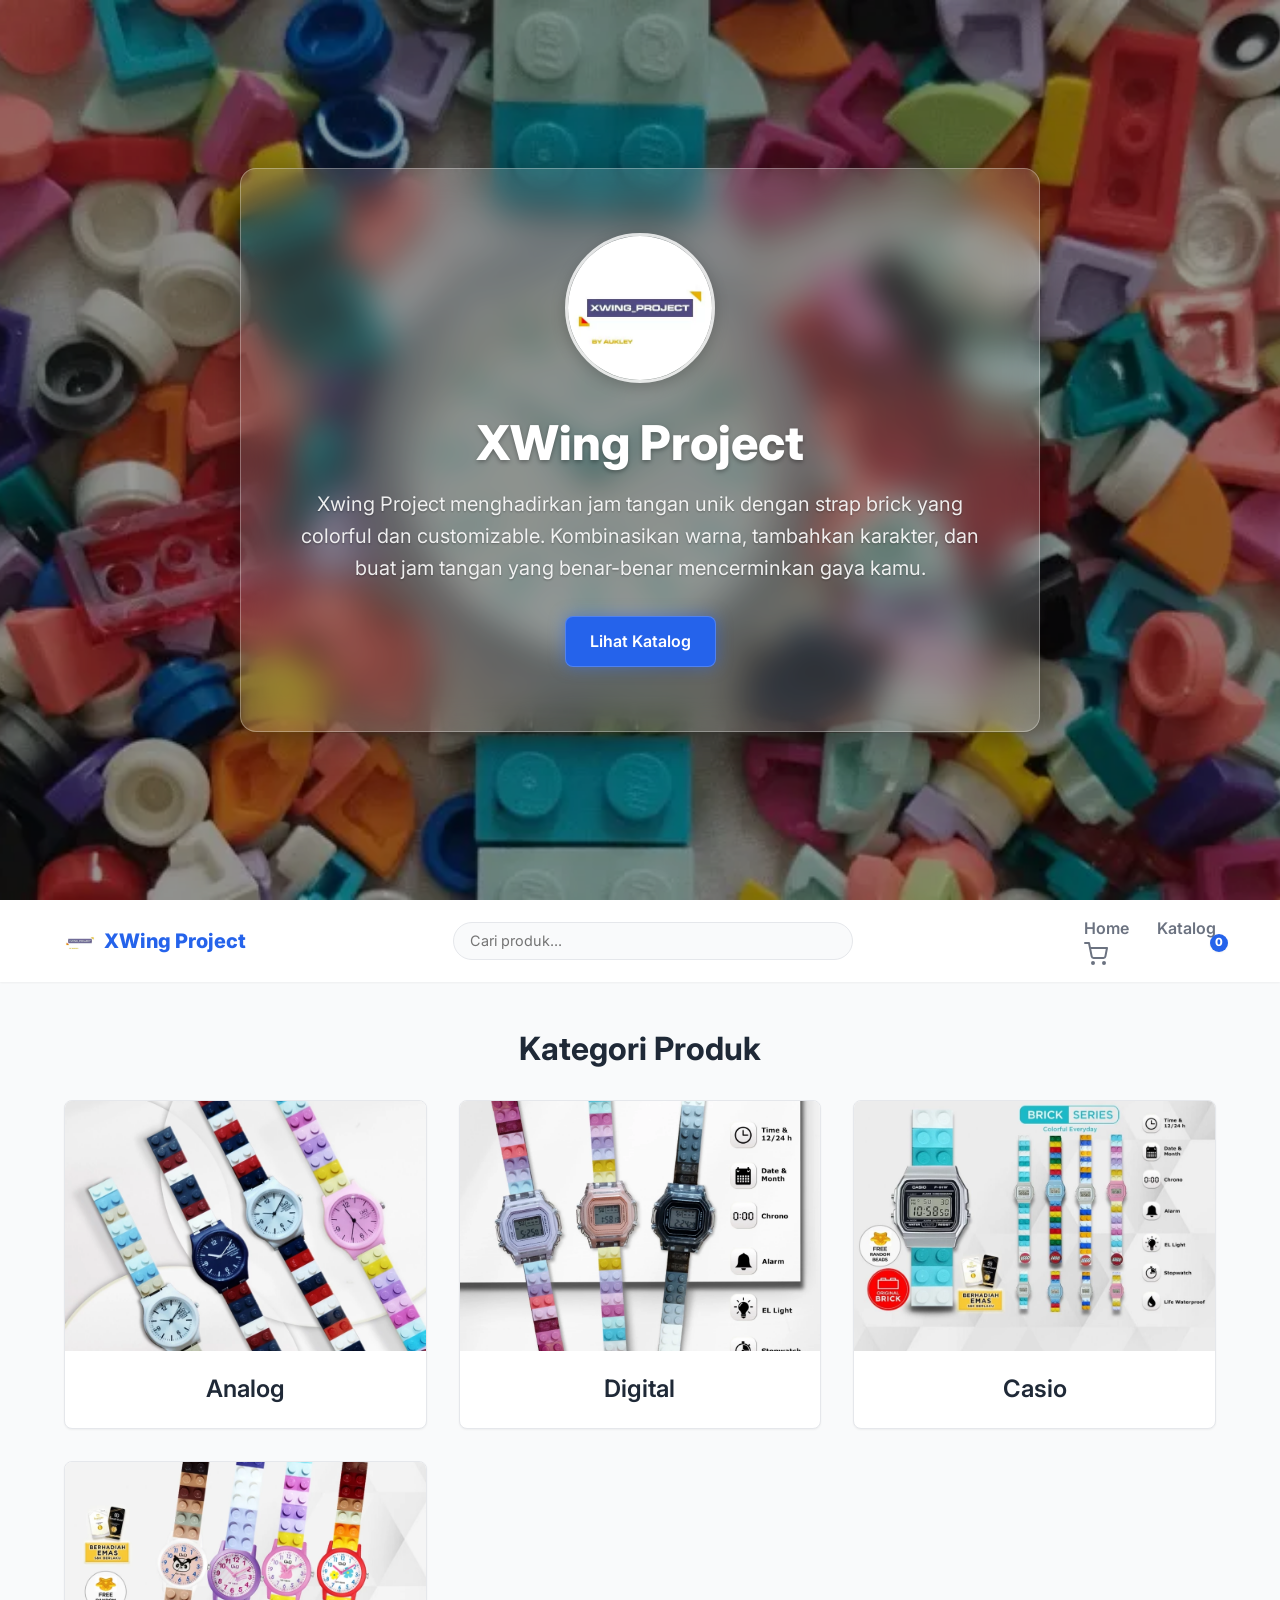
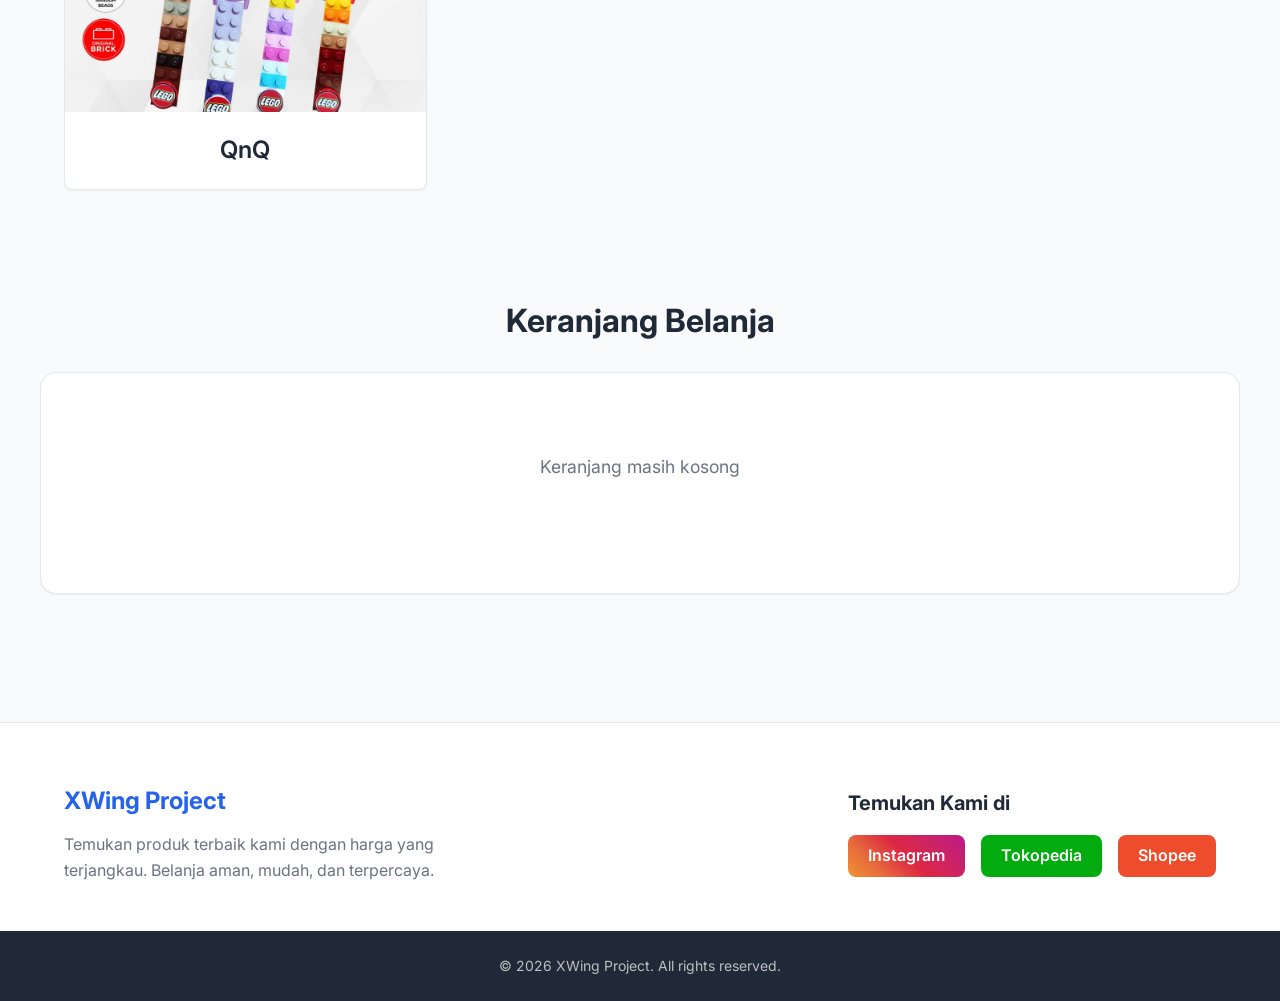
==== index.html @ 31df9ca4 "docs: add project scope documentation and implement cart management functionality" ====
<!DOCTYPE html>
<html lang="id">

<head>
    <meta charset="UTF-8">
    <meta name="viewport" content="width=device-width, initial-scale=1.0">
    <meta name="description" content="XWing Project Colorful everyday! 🎉">
    <title>XWing Project</title>
    <link rel="stylesheet" href="css/style.css">
    <link href="https://fonts.googleapis.com/css2?family=Inter:wght@400;600;800&display=swap" rel="stylesheet">
</head>

<body>
    <!-- Hero Section -->
    <div class="hero-section" id="home">
        <div class="container home-container">
            <header class="home-header glass-panel">
                <!-- Tempat Logo -->
                <img src="assets/logo.png" alt="Logo Toko" class="store-logo"
                    onerror="this.src='https://placehold.co/150x150/ffffff/000000?text=Logo+Toko'">
                <h1 class="store-title">XWing Project</h1>
                <p class="store-description">Xwing Project menghadirkan jam tangan unik dengan strap brick yang colorful
                    dan customizable. Kombinasikan warna, tambahkan karakter, dan buat jam tangan yang benar-benar
                    mencerminkan gaya kamu.
                </p>
                <a href="#katalog" class="btn btn-primary btn-glow">Lihat Katalog</a>
            </header>
        </div>
    </div>

    <!-- Sticky Navbar -->
    <header class="navbar">
        <div class="container navbar-content">
            <a href="#home" class="brand">
                <img src="assets/logo.png" alt="Logo" class="nav-logo" onerror="this.style.display='none'">
                <span>XWing Project</span>
            </a>
            <div class="search-container">
                <input type="text" id="search-input" placeholder="Cari produk...">
            </div>
            <nav>
                <a href="#home">Home</a>
                <a href="#katalog">Katalog</a>
                <a href="#cart-section" class="cart-icon-link">
                    <svg xmlns="http://www.w3.org/2000/svg" width="24" height="24" viewBox="0 0 24 24" fill="none"
                        stroke="currentColor" stroke-width="2" stroke-linecap="round" stroke-linejoin="round">
                        <circle cx="9" cy="21" r="1" />
                        <circle cx="20" cy="21" r="1" />
                        <path d="M1 1h4l2.68 13.39a2 2 0 0 0 2 1.61h9.72a2 2 0 0 0 2-1.61L23 6H6" />
                    </svg>
                    <span id="cart-count">0</span>
                </a>
            </nav>
        </div>
    </header>

    <!-- Catalog Section -->
    <main class="container" id="katalog">
        <!-- Level 1: Categories -->
        <section id="categories-section" class="catalog-section">
            <h2 class="section-title">Kategori Produk</h2>
            <div id="categories-grid" class="grid-container">
                <div class="loading">Memuat kategori...</div>
            </div>
        </section>

        <!-- Level 2: Products -->
        <section id="products-section" class="catalog-section hidden">
            <div class="section-header">
                <button id="back-button" class="btn btn-secondary">&larr; Kembali ke Kategori</button>
                <h2 id="category-title" class="section-title">Produk</h2>
            </div>
            <div id="products-grid" class="grid-container">
                <div class="loading">Memuat produk...</div>
            </div>
        </section>
    </main>

    <!-- Cart Section -->
    <section id="cart-section" class="cart-section container">
        <h2 class="section-title">Keranjang Belanja</h2>
        <div id="cart-container" class="cart-container card glass-panel">
            <div id="cart-items" class="cart-items">
                <div class="cart-empty">Keranjang masih kosong</div>
            </div>
            <div id="cart-summary" class="cart-summary hidden">
                <div class="cart-total">
                    <span>Total Keseluruhan:</span>
                    <span id="cart-total-price">Rp 0</span>
                </div>
                <div class="cart-actions-footer" style="display: flex; gap: 1rem; width: 100%; margin-top: 1rem;">
                    <button id="clear-cart" class="btn btn-secondary" style="flex: 1;">Kosongkan</button>
                    <button id="checkout-whatsapp" class="btn btn-whatsapp" style="flex: 2;">
                        <svg xmlns="http://www.w3.org/2000/svg" width="20" height="20" viewBox="0 0 24 24" fill="currentColor">
                            <path d="M17.472 14.382c-.297-.149-1.758-.867-2.03-.967-.273-.099-.471-.148-.67.15-.197.297-.767.966-.94 1.164-.173.199-.347.223-.644.075-.297-.15-1.255-.463-2.39-1.475-.883-.788-1.48-1.761-1.653-2.059-.173-.297-.018-.458.13-.606.134-.133.298-.347.446-.52.149-.174.198-.298.298-.497.099-.198.05-.371-.025-.52-.075-.149-.669-1.612-.916-2.207-.242-.579-.487-.5-.669-.51a12.8 12.8 0 0 0-.57-.01c-.198 0-.52.074-.792.372-.272.297-1.04 1.016-1.04 2.479 0 1.462 1.065 2.875 1.213 3.074.149.198 2.096 3.2 5.077 4.487.709.306 1.262.489 1.694.625.712.227 1.36.195 1.871.118.571-.085 1.758-.719 2.006-1.413.248-.694.248-1.289.173-1.413-.074-.124-.272-.198-.57-.347m-5.421 7.403h-.004a9.87 9.87 0 0 1-5.031-1.378l-.361-.214-3.741.982.998-3.648-.235-.374a9.86 9.86 0 0 1-1.51-5.26c.001-5.45 4.436-9.884 9.888-9.884 2.64 0 5.122 1.03 6.988 2.898a9.825 9.825 0 0 1 2.893 6.994c-.003 5.45-4.437 9.884-9.885 9.884m8.413-18.297A11.815 11.815 0 0 0 12.05 0C5.495 0 .16 5.335.157 11.892c0 2.096.547 4.142 1.588 5.945L.057 24l6.305-1.654a11.882 11.882 0 0 0 5.683 1.448h.005c6.554 0 11.89-5.335 11.893-11.893a11.821 11.821 0 0 0-3.48-8.413Z"/>
                        </svg>
                        Pesan (WA)
                    </button>
                </div>
            </div>
        </div>
    </section>

    <!-- Footer -->
    <footer class="store-footer">
        <div class="container footer-content">
            <div class="footer-brand">
                <h3>XWing Project</h3>
                <p>Temukan produk terbaik kami dengan harga yang terjangkau. Belanja aman, mudah, dan terpercaya.</p>
            </div>
            <div class="footer-social">
                <h4>Temukan Kami di</h4>
                <div class="social-links">
                    <a href="https://www.instagram.com/xwing_project/" target="_blank"
                        class="social-btn instagram">Instagram</a>
                    <a href="https://www.tokopedia.com/xwingproject" target="_blank"
                        class="social-btn tokopedia">Tokopedia</a>
                    <a href="https://shopee.co.id/xwing_project" target="_blank" class="social-btn shopee">Shopee</a>
                </div>
            </div>
        </div>
        <div class="footer-bottom">
            <p>&copy; 2026 XWing Project. All rights reserved.</p>
        </div>
    </footer>

    <script type="module" src="js/app.js"></script>
</body>

</html>
---- css/style.css ----
/* Reset & Base */
html {
    scroll-behavior: smooth;
}

* {
    margin: 0;
    padding: 0;
    box-sizing: border-box;
}

:root {
    --primary-color: #2563eb;
    --primary-hover: #1d4ed8;
    --secondary-color: #f3f4f6;
    --secondary-hover: #e5e7eb;
    --text-color: #1f2937;
    --text-light: #6b7280;
    --bg-color: #f9fafb;
    --card-bg: #ffffff;
    --border-color: #e5e7eb;
    --shadow-sm: 0 1px 2px 0 rgba(0, 0, 0, 0.05);
    --shadow-md: 0 4px 6px -1px rgba(0, 0, 0, 0.1), 0 2px 4px -1px rgba(0, 0, 0, 0.06);
    --shadow-lg: 0 10px 15px -3px rgba(0, 0, 0, 0.1), 0 4px 6px -2px rgba(0, 0, 0, 0.05);
    --radius-md: 0.5rem;
    --radius-lg: 1rem;
    --transition: all 0.3s ease;
}

body {
    font-family: 'Inter', sans-serif;
    color: var(--text-color);
    background-color: var(--bg-color);
    line-height: 1.6;
}

.container {
    width: 100%;
    max-width: 1200px;
    margin: 0 auto;
    padding: 0 1.5rem;
}

h1,
h2,
h3 {
    color: var(--text-color);
    line-height: 1.2;
}

/* Buttons */
.btn {
    display: inline-block;
    padding: 0.75rem 1.5rem;
    border-radius: var(--radius-md);
    font-weight: 600;
    text-align: center;
    text-decoration: none;
    cursor: pointer;
    transition: var(--transition);
    border: none;
    font-family: inherit;
    font-size: 1rem;
}

.btn-primary {
    background-color: var(--primary-color);
    color: white;
}

.btn-primary:hover {
    background-color: var(--primary-hover);
    box-shadow: var(--shadow-md);
    transform: translateY(-2px);
}

.btn-secondary {
    background-color: var(--secondary-color);
    color: var(--text-color);
}

.btn-secondary:hover {
    background-color: var(--secondary-hover);
}

.btn-whatsapp {
    background-color: #25D366;
    color: white;
    width: 100%;
    display: flex;
    align-items: center;
    justify-content: center;
    gap: 0.5rem;
}

.btn-whatsapp:hover {
    background-color: #128C7E;
    box-shadow: var(--shadow-md);
    transform: translateY(-2px);
}

/* Navbar */
.navbar {
    background-color: var(--card-bg);
    box-shadow: var(--shadow-sm);
    padding: 1rem 0;
    position: sticky;
    top: 0;
    z-index: 100;
}

.navbar-content {
    display: flex;
    justify-content: space-between;
    align-items: center;
}

.brand {
    font-size: 1.25rem;
    font-weight: 800;
    text-decoration: none;
    color: var(--primary-color);
}

.navbar nav a {
    text-decoration: none;
    color: var(--text-light);
    font-weight: 600;
    margin-left: 1.5rem;
    transition: var(--transition);
}

.navbar nav a:hover,
.navbar nav a.active {
    color: var(--primary-color);
}

/* Home Page */
.hero-section {
    min-height: 100vh;
    width: 100%;
    background-image: url('../assets/hero-bg.png');
    background-size: cover;
    background-position: center;
    background-attachment: fixed;
    position: relative;
}

.hero-section::before {
    content: '';
    position: absolute;
    top: 0;
    left: 0;
    width: 100%;
    height: 100%;
    background: rgba(0, 0, 0, 0.4);
    z-index: 1;
}

.home-container {
    height: 100vh;
    display: flex;
    align-items: center;
    justify-content: center;
    position: relative;
    z-index: 2;
}

.home-header {
    text-align: center;
    max-width: 800px;
    padding: 4rem 3rem;
    border-radius: var(--radius-lg);
}

.home-header.glass-panel {
    background: rgba(255, 255, 255, 0.15);
    backdrop-filter: blur(16px);
    -webkit-backdrop-filter: blur(16px);
    border: 1px solid rgba(255, 255, 255, 0.3);
    box-shadow: 0 8px 32px 0 rgba(0, 0, 0, 0.37);
    animation: float 6s ease-in-out infinite;
}

.store-title {
    font-size: 3rem;
    font-weight: 800;
    margin-bottom: 1rem;
    color: white;
    text-shadow: 0 2px 4px rgba(0, 0, 0, 0.3);
}

.store-description {
    font-size: 1.25rem;
    color: rgba(255, 255, 255, 0.9);
    margin-bottom: 2rem;
    text-shadow: 0 1px 2px rgba(0, 0, 0, 0.3);
}

/* Glowing Button */
.btn-glow {
    box-shadow: 0 0 15px rgba(37, 99, 235, 0.5);
    border: 1px solid rgba(255, 255, 255, 0.2);
}

.btn-glow:hover {
    box-shadow: 0 0 25px rgba(37, 99, 235, 0.8);
    transform: translateY(-2px) scale(1.05);
}

@keyframes float {
    0% {
        transform: translateY(0px);
    }

    50% {
        transform: translateY(-10px);
    }

    100% {
        transform: translateY(0px);
    }
}

/* Catalog Page */
.catalog-section {
    padding: 3rem 0;
    animation: fadeIn 0.5s ease;
}

.section-title {
    font-size: 2rem;
    margin-bottom: 2rem;
    text-align: center;
}

.section-header {
    display: flex;
    flex-direction: column;
    align-items: center;
    margin-bottom: 2rem;
    gap: 1rem;
    position: relative;
}

.section-header .btn-secondary {
    align-self: flex-start;
}

@media (min-width: 768px) {
    .section-header {
        flex-direction: row;
        justify-content: center;
    }

    .section-header .btn-secondary {
        position: absolute;
        left: 0;
        align-self: center;
    }
}

.grid-container {
    display: grid;
    grid-template-columns: repeat(auto-fill, minmax(280px, 1fr));
    gap: 2rem;
}

/* Cards */
.card {
    background-color: var(--card-bg);
    border-radius: var(--radius-md);
    overflow: hidden;
    box-shadow: var(--shadow-sm);
    transition: var(--transition);
    cursor: pointer;
    border: 1px solid var(--border-color);
    display: flex;
    flex-direction: column;
    height: 100%;
}

.card:hover {
    box-shadow: var(--shadow-lg);
    transform: translateY(-5px);
}

.card-img-wrapper {
    width: 100%;
    height: 250px;
    overflow: hidden;
    background-color: var(--secondary-color);
    position: relative;
}

.card-img-wrapper img {
    width: 100%;
    height: 100%;
    object-fit: cover;
    transition: var(--transition);
}

.card:hover .card-img-wrapper img {
    transform: scale(1.05);
}

.card-content {
    padding: 1.5rem;
    display: flex;
    flex-direction: column;
    flex-grow: 1;
}

.card-title {
    font-size: 1.25rem;
    font-weight: 600;
    margin-bottom: 0.5rem;
}

.card-price {
    font-size: 1.25rem;
    font-weight: 800;
    color: var(--primary-color);
    margin-bottom: 1.5rem;
    flex-grow: 1;
}

/* Utilities */
.hidden {
    display: none !important;
}

.loading {
    text-align: center;
    grid-column: 1 / -1;
    padding: 3rem;
    color: var(--text-light);
    font-size: 1.25rem;
}

@keyframes fadeIn {
    from {
        opacity: 0;
        transform: translateY(10px);
    }

    to {
        opacity: 1;
        transform: translateY(0);
    }
}

/* Responsive */
@media (max-width: 640px) {
    .store-title {
        font-size: 2rem;
    }

    .home-header {
        padding: 2rem 1.5rem;
    }

    .grid-container {
        grid-template-columns: repeat(auto-fill, minmax(240px, 1fr));
        gap: 1.5rem;
    }
    
    .footer-content {
        flex-direction: column;
        gap: 2rem;
        text-align: center;
    }
}

/* Search Styles */
.search-container {
    flex-grow: 1;
    max-width: 400px;
    margin: 0 2rem;
}

#search-input {
    width: 100%;
    padding: 0.6rem 1rem;
    border-radius: 2rem;
    border: 1px solid var(--border-color);
    background-color: var(--bg-color);
    font-family: inherit;
    font-size: 0.9rem;
    transition: var(--transition);
}

#search-input:focus {
    outline: none;
    border-color: var(--primary-color);
    box-shadow: 0 0 0 3px rgba(37, 99, 235, 0.1);
}

/* Cart Icon in Nav */
.cart-icon-link {
    position: relative;
    display: flex;
    align-items: center;
    color: var(--text-light);
    text-decoration: none;
}

#cart-count {
    position: absolute;
    top: -8px;
    right: -12px;
    background-color: var(--primary-color);
    color: white;
    font-size: 0.7rem;
    font-weight: 800;
    width: 18px;
    height: 18px;
    border-radius: 50%;
    display: flex;
    align-items: center;
    justify-content: center;
    box-shadow: var(--shadow-sm);
}

/* Cart Section */
.cart-section {
    padding: 4rem 0;
}

.cart-container {
    background: white;
    padding: 2rem;
    border-radius: var(--radius-lg);
    border: 1px solid var(--border-color);
}

.cart-items {
    margin-bottom: 2rem;
}

.cart-item {
    display: flex;
    align-items: center;
    justify-content: space-between;
    padding: 1rem 0;
    border-bottom: 1px solid var(--border-color);
    gap: 1rem;
}

.cart-item:last-child {
    border-bottom: none;
}

.cart-item-info {
    display: flex;
    align-items: center;
    gap: 1rem;
    flex-grow: 1;
}

.cart-item-img {
    width: 60px;
    height: 60px;
    border-radius: var(--radius-md);
    object-fit: cover;
}

.cart-item-details h4 {
    font-size: 1rem;
    margin-bottom: 0.25rem;
}

.cart-item-price {
    font-weight: 600;
    color: var(--primary-color);
}

.cart-item-controls {
    display: flex;
    align-items: center;
    gap: 1rem;
}

.qty-btn {
    width: 28px;
    height: 28px;
    border-radius: 50%;
    border: 1px solid var(--border-color);
    background: var(--bg-color);
    cursor: pointer;
    display: flex;
    align-items: center;
    justify-content: center;
    font-weight: 800;
    transition: var(--transition);
}

.qty-btn:hover {
    background: var(--secondary-hover);
}

.cart-item-qty {
    font-weight: 700;
    min-width: 20px;
    text-align: center;
}

.remove-btn {
    color: #ef4444;
    cursor: pointer;
    background: none;
    border: none;
    padding: 0.5rem;
    display: flex;
    align-items: center;
}

.cart-empty {
    text-align: center;
    padding: 3rem;
    color: var(--text-light);
    font-size: 1.1rem;
}

.cart-summary {
    border-top: 2px solid var(--border-color);
    padding-top: 1.5rem;
    display: flex;
    flex-direction: column;
    gap: 1.5rem;
    align-items: flex-end;
}

.cart-total {
    font-size: 1.5rem;
    font-weight: 800;
    display: flex;
    gap: 2rem;
}

#cart-total-price {
    color: var(--primary-color);
}

/* Product Card Buttons */
.card-actions {
    display: flex;
    gap: 0.5rem;
    margin-top: auto;
}

.btn-cart {
    background-color: var(--secondary-color);
    color: var(--text-color);
    flex: 1;
    padding: 0.5rem;
    font-size: 0.85rem;
}

.btn-cart:hover {
    background-color: var(--secondary-hover);
}

.btn-buy-now {
    flex: 1.5;
    padding: 0.5rem;
    font-size: 0.85rem;
}

@media (max-width: 768px) {
    .search-container {
        display: none;
    }
    
    .navbar-content {
        flex-wrap: wrap;
        gap: 1rem;
    }
    
    .cart-total {
        font-size: 1.2rem;
        gap: 1rem;
    }
}

/* Logo Styles */
.store-logo {
    max-width: 150px;
    height: auto;
    border-radius: 50%;
    margin-bottom: 1.5rem;
    box-shadow: 0 4px 15px rgba(0, 0, 0, 0.2);
    border: 3px solid rgba(255, 255, 255, 0.8);
}

.nav-logo {
    height: 32px;
    width: auto;
    margin-right: 0.5rem;
    vertical-align: middle;
    border-radius: 50%;
}

.brand {
    display: flex;
    align-items: center;
}

/* Footer Styles */
.store-footer {
    background-color: var(--card-bg);
    color: var(--text-color);
    padding: 4rem 0 0 0;
    margin-top: 4rem;
    border-top: 1px solid var(--border-color);
}

.footer-content {
    display: flex;
    justify-content: space-between;
    margin-bottom: 3rem;
}

.footer-brand {
    max-width: 400px;
}

.footer-brand h3 {
    font-size: 1.5rem;
    margin-bottom: 1rem;
    color: var(--primary-color);
}

.footer-brand p {
    color: var(--text-light);
}

.footer-social h4 {
    font-size: 1.25rem;
    margin-bottom: 1rem;
}

.social-links {
    display: flex;
    gap: 1rem;
    flex-wrap: wrap;
}

.social-btn {
    padding: 0.5rem 1.25rem;
    border-radius: var(--radius-md);
    text-decoration: none;
    color: white;
    font-weight: 600;
    transition: var(--transition);
    display: inline-flex;
    align-items: center;
    gap: 0.5rem;
}

.social-btn:hover {
    transform: translateY(-3px);
    box-shadow: var(--shadow-md);
}

.social-btn.instagram {
    background: linear-gradient(45deg, #f09433 0%, #e6683c 25%, #dc2743 50%, #cc2366 75%, #bc1888 100%);
}

.social-btn.tokopedia {
    background-color: #03AC0E;
}

.social-btn.shopee {
    background-color: #EE4D2D;
}

.footer-bottom {
    background-color: var(--text-color);
    color: rgba(255, 255, 255, 0.7);
    text-align: center;
    padding: 1.5rem;
    font-size: 0.875rem;
}
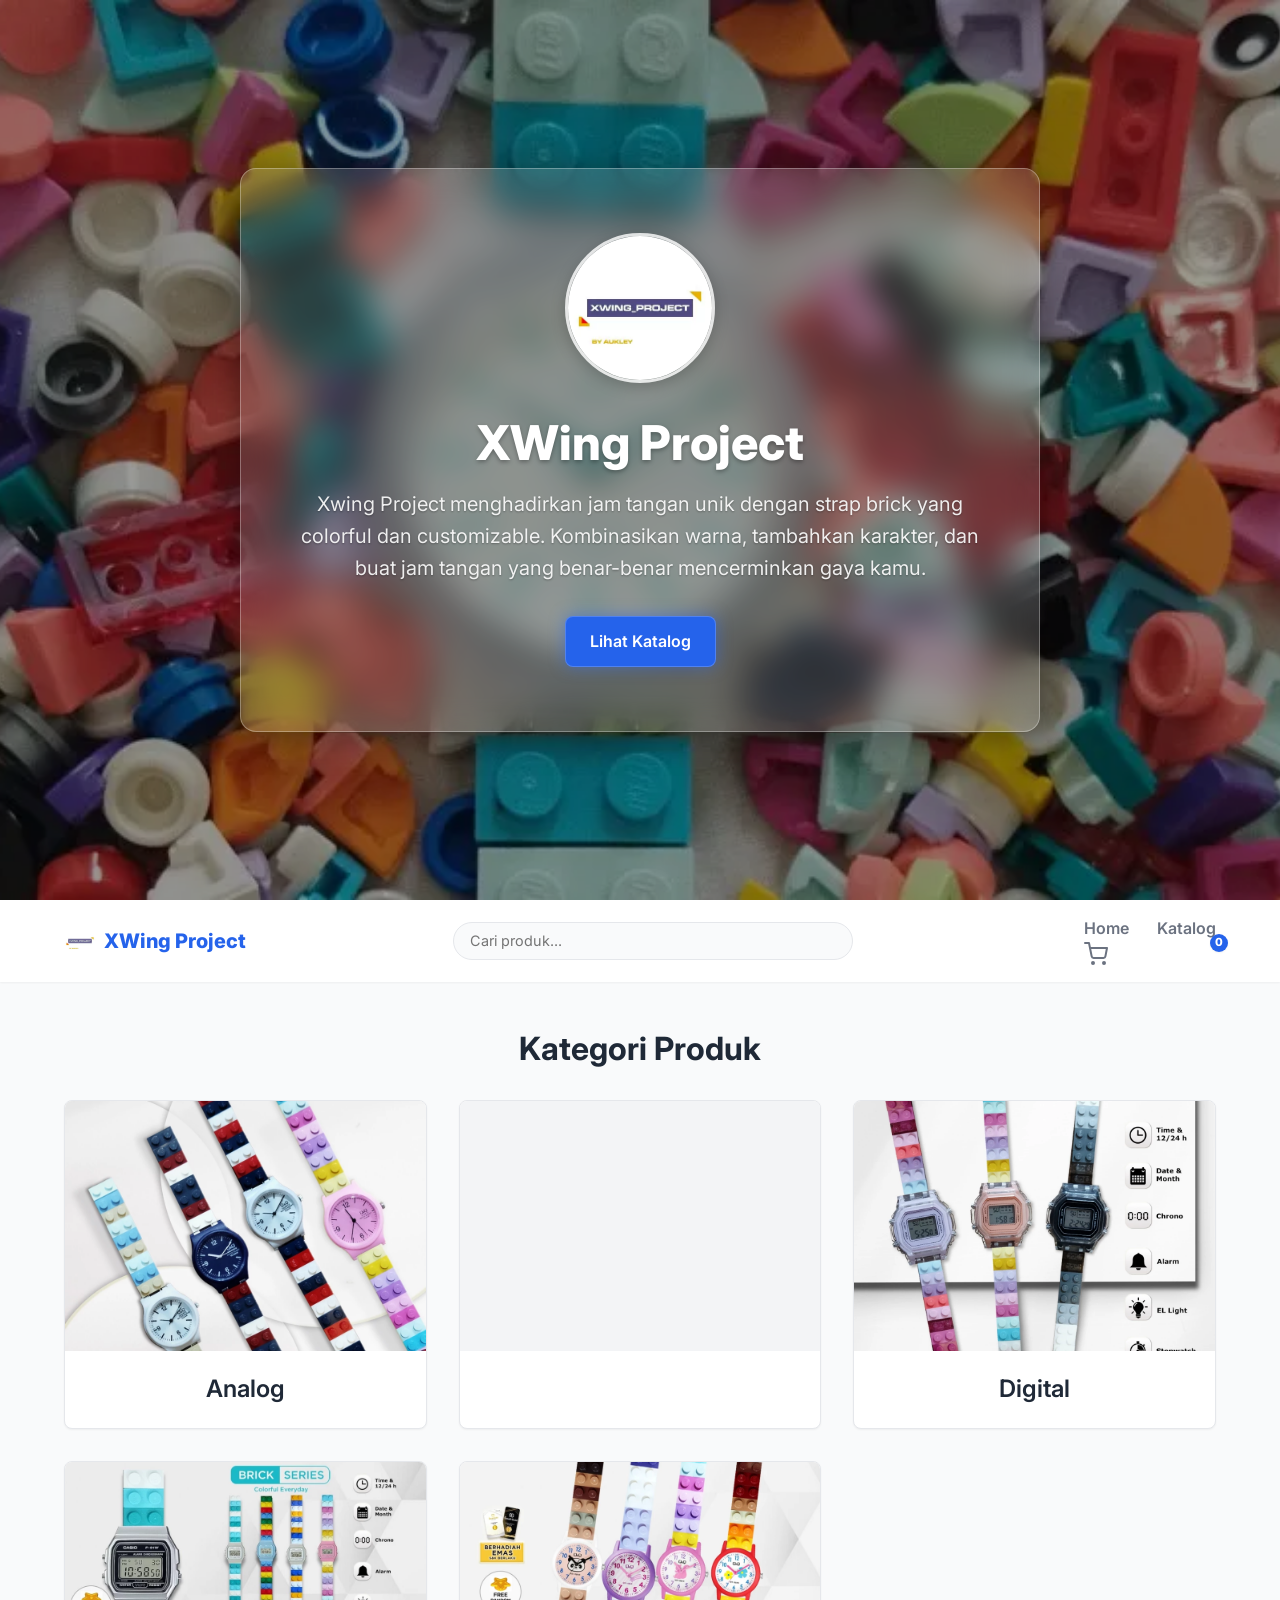
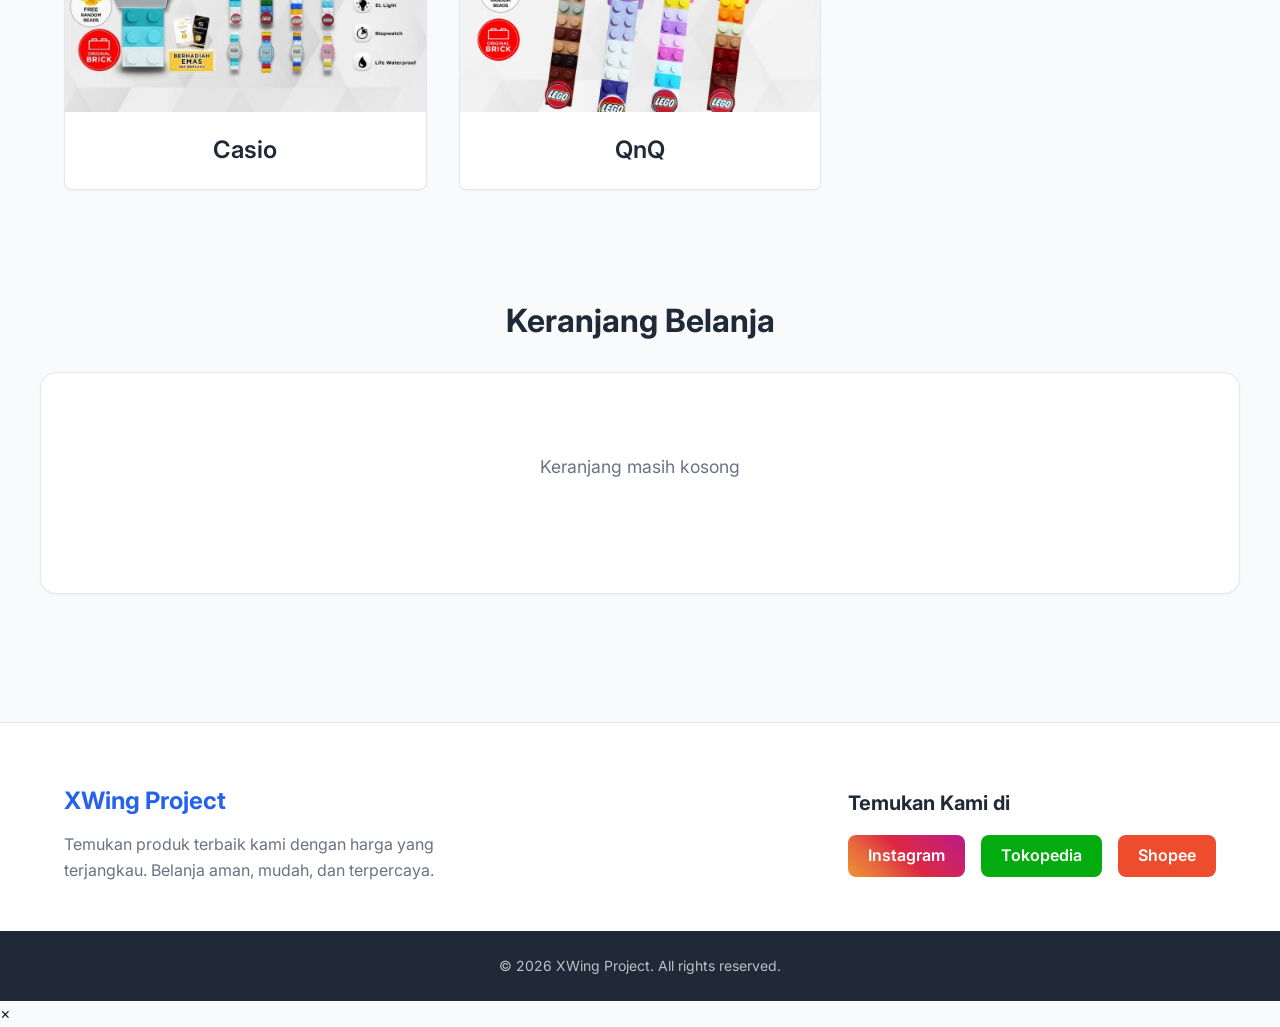
==== commit 2bba47ed: "Update index.html" ====
--- a/index.html
+++ b/index.html
@@ -125,6 +125,10 @@
     </footer>
 
     <script type="module" src="js/app.js"></script>
+    <div id="imageModal" class="image-modal">
+    <span class="close-modal">&times;</span>
+    <img id="modalImage" class="modal-content">
+</div>
 </body>
 
-</html>+</html>
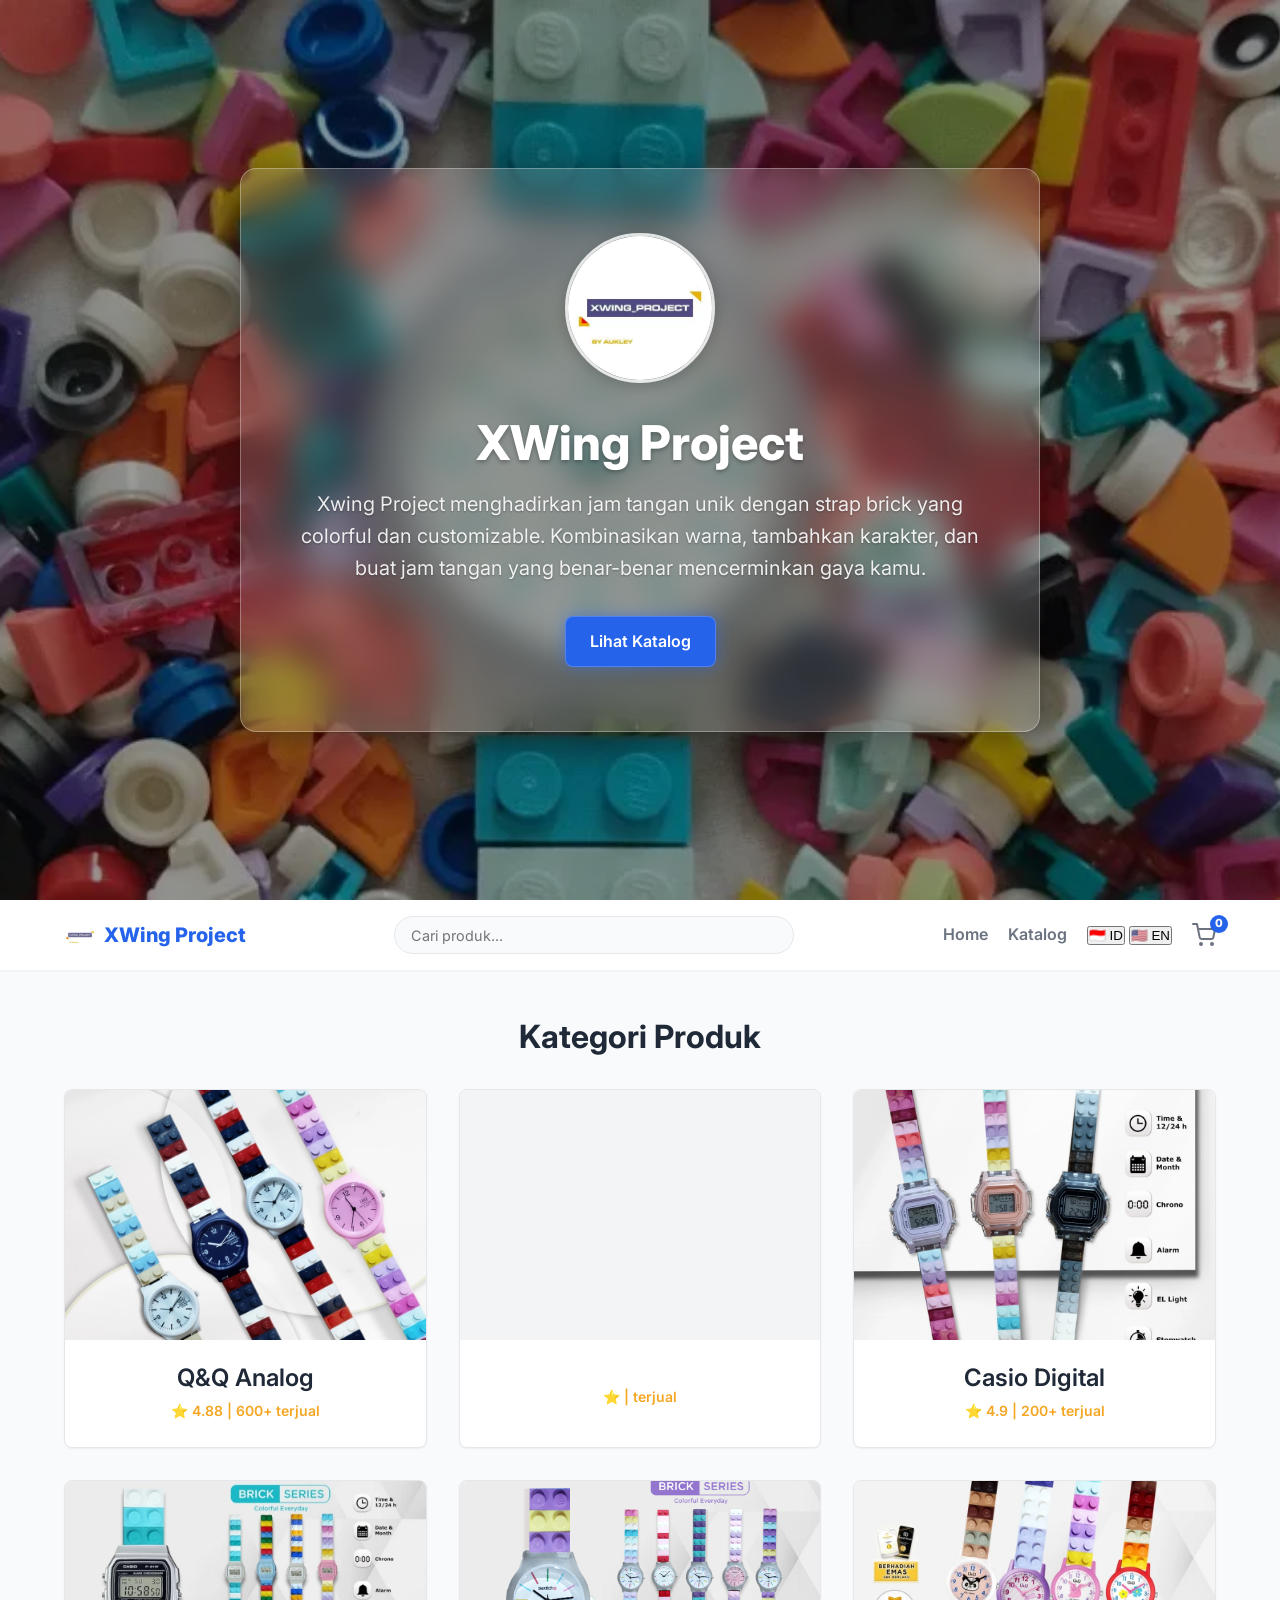
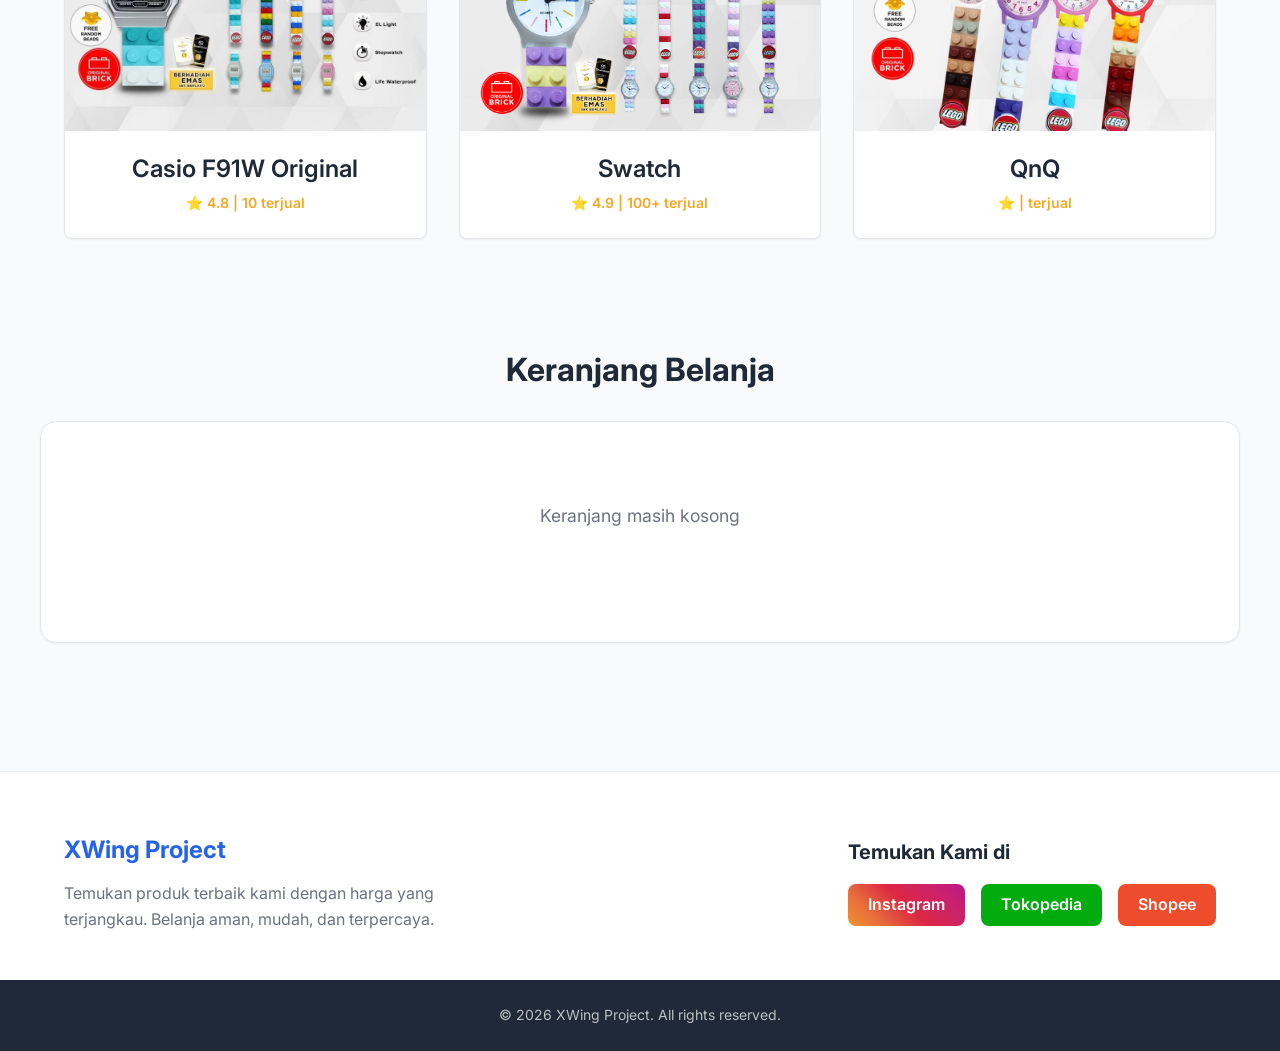
==== commit b5cbfbd2: "Update index.html" ====
--- a/index.html
+++ b/index.html
@@ -39,18 +39,56 @@
                 <input type="text" id="search-input" placeholder="Cari produk...">
             </div>
             <nav>
-                <a href="#home">Home</a>
-                <a href="#katalog">Katalog</a>
-                <a href="#cart-section" class="cart-icon-link">
-                    <svg xmlns="http://www.w3.org/2000/svg" width="24" height="24" viewBox="0 0 24 24" fill="none"
-                        stroke="currentColor" stroke-width="2" stroke-linecap="round" stroke-linejoin="round">
-                        <circle cx="9" cy="21" r="1" />
-                        <circle cx="20" cy="21" r="1" />
-                        <path d="M1 1h4l2.68 13.39a2 2 0 0 0 2 1.61h9.72a2 2 0 0 0 2-1.61L23 6H6" />
-                    </svg>
-                    <span id="cart-count">0</span>
-                </a>
-            </nav>
+
+    <a href="#home" id="nav-home">
+        Home
+    </a>
+
+    <a href="#katalog" id="nav-catalog">
+        Katalog
+    </a>
+
+    <!-- Language Switch -->
+    <div class="language-switch">
+
+        <button id="lang-id"
+            class="lang-btn active">
+            🇮🇩 ID
+        </button>
+
+        <button id="lang-en"
+            class="lang-btn">
+            🇺🇸 EN
+        </button>
+
+    </div>
+
+    <a href="#cart-section"
+        class="cart-icon-link">
+
+        <svg xmlns="http://www.w3.org/2000/svg"
+            width="24"
+            height="24"
+            viewBox="0 0 24 24"
+            fill="none"
+            stroke="currentColor"
+            stroke-width="2"
+            stroke-linecap="round"
+            stroke-linejoin="round">
+
+            <circle cx="9" cy="21" r="1" />
+            <circle cx="20" cy="21" r="1" />
+            <path d="M1 1h4l2.68 13.39a2 2 0 0 0 2 1.61h9.72a2 2 0 0 0 2-1.61L23 6H6" />
+
+        </svg>
+
+        <span id="cart-count">
+            0
+        </span>
+
+    </a>
+
+</nav>
         </div>
     </header>
 
--- a/css/style.css
+++ b/css/style.css
@@ -681,4 +681,61 @@
     text-align: center;
     padding: 1.5rem;
     font-size: 0.875rem;
-}+}
+
+/* Modal Zoom Produk */
+.image-modal {
+    display: none;
+    position: fixed;
+    z-index: 99999;
+    inset: 0;
+    background: rgba(0,0,0,0.9);
+    justify-content: center;
+    align-items: center;
+}
+
+.image-modal.show {
+    display: flex;
+}
+
+.modal-content {
+    max-width: 95%;
+    max-height: 90vh;
+    object-fit: contain;
+    border-radius: 12px;
+}
+
+.clickable-image {
+    cursor: zoom-in;
+}
+/* Biar Home, Katalog, Cart sejajar */
+.navbar nav {
+    display: flex;
+    align-items: center;
+    gap: 20px;
+    flex-wrap: nowrap;
+}
+
+/* Hilangin margin bawaan */
+.navbar nav a {
+    margin-left: 0;
+    display: flex;
+    align-items: center;
+}
+
+/* Navbar jangan turun ke bawah */
+.navbar-content {
+    flex-wrap: nowrap;
+}
+.product-rating {
+    margin-top: 6px;
+    font-size: 14px;
+    font-weight: 600;
+    color: #f5a623;
+}
+.category-rating {
+    margin-top: 8px;
+    font-size: 14px;
+    font-weight: 600;
+    color: #f5a623;
+}
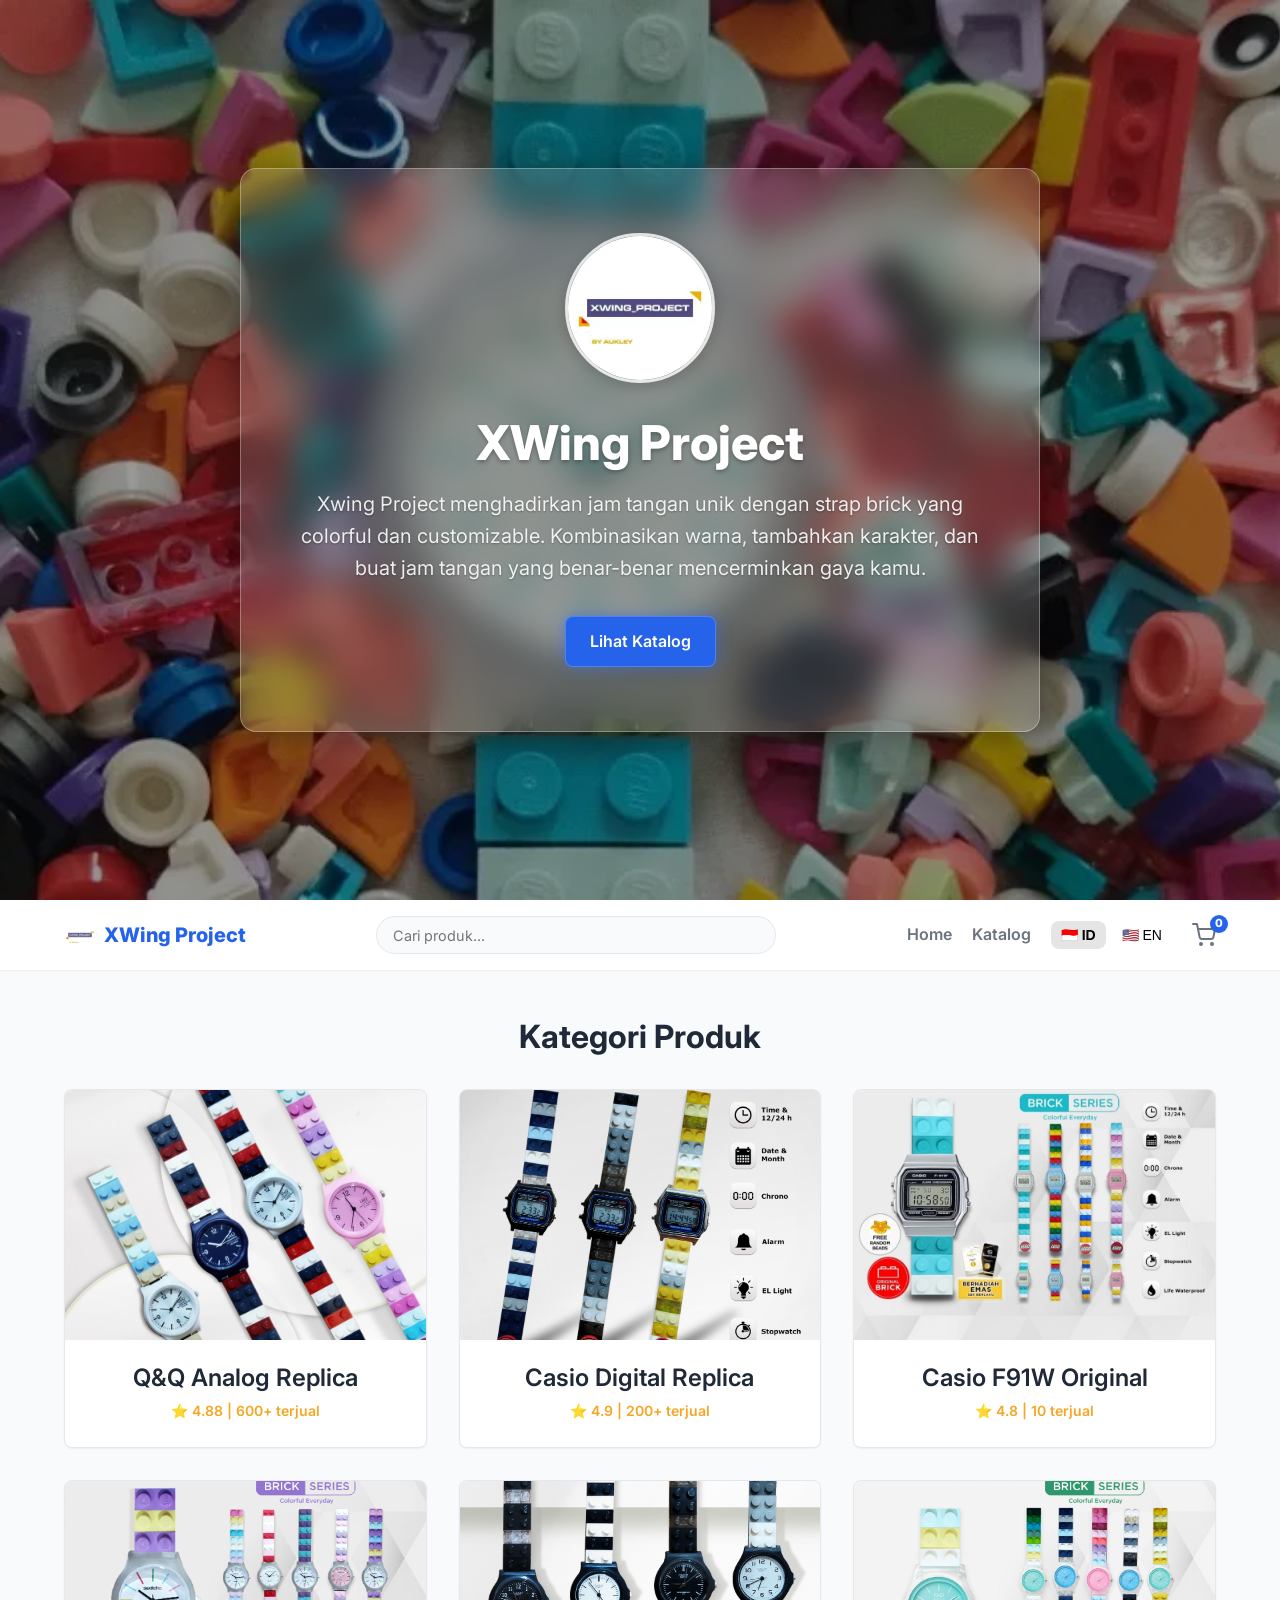
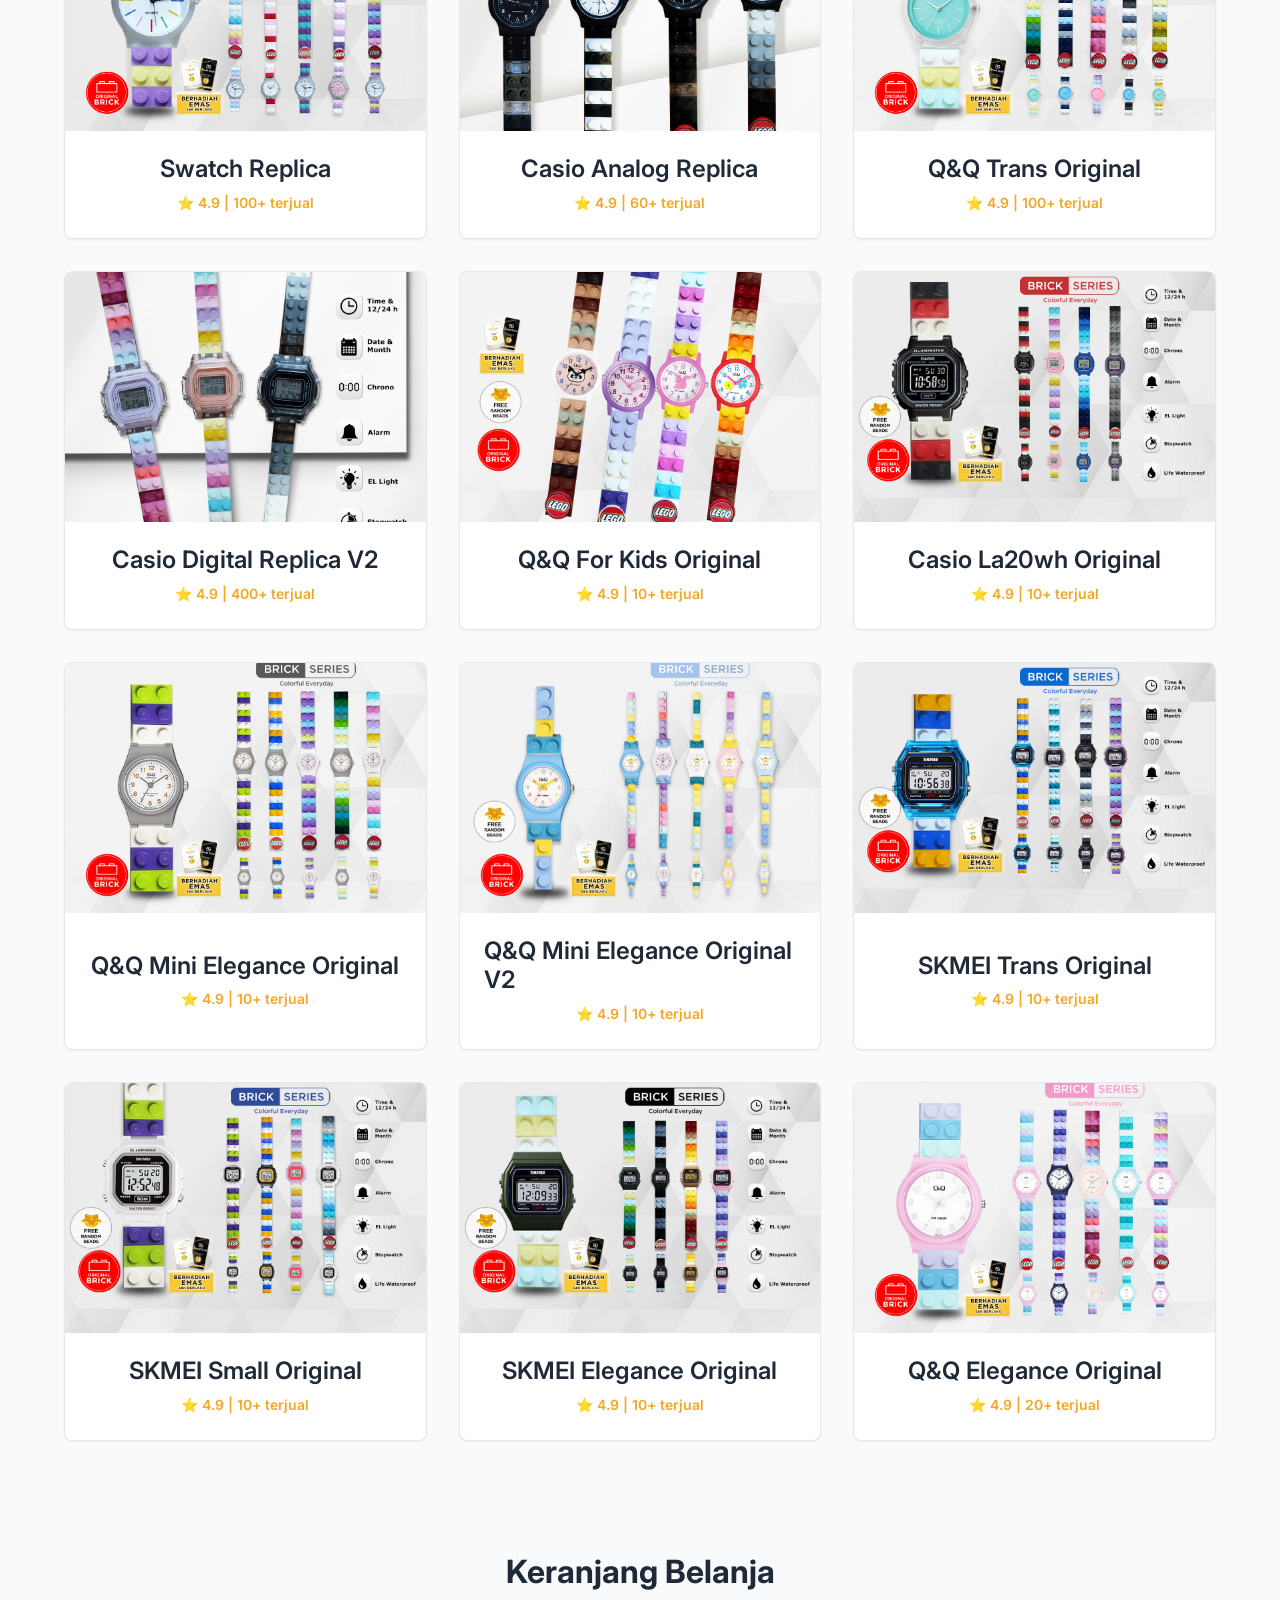
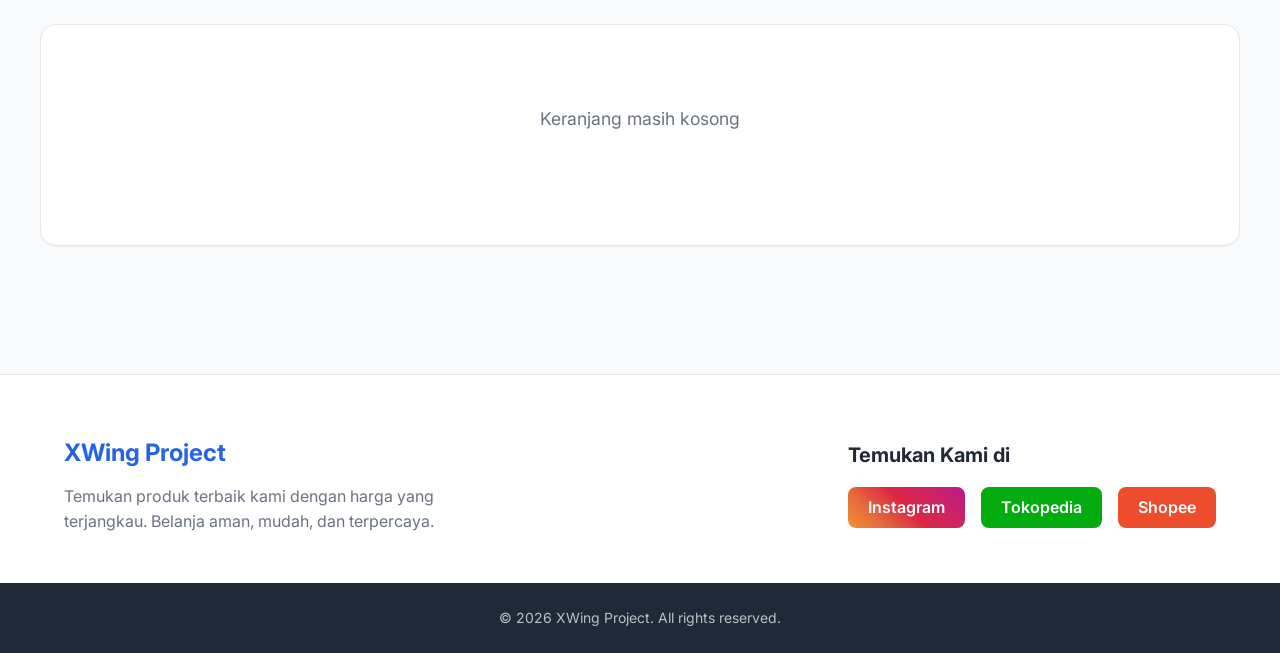
==== commit 3b91ceef: "Update index.html" ====
--- a/index.html
+++ b/index.html
@@ -4,169 +4,505 @@
 <head>
     <meta charset="UTF-8">
     <meta name="viewport" content="width=device-width, initial-scale=1.0">
-    <meta name="description" content="XWing Project Colorful everyday! 🎉">
+
+    <meta name="description"
+        content="XWing Project - Jam tangan unik dengan strap brick yang colorful dan customizable.">
+
     <title>XWing Project</title>
+
     <link rel="stylesheet" href="css/style.css">
-    <link href="https://fonts.googleapis.com/css2?family=Inter:wght@400;600;800&display=swap" rel="stylesheet">
+
+    <link href="https://fonts.googleapis.com/css2?family=Inter:wght@400;600;800&display=swap"
+        rel="stylesheet">
 </head>
 
 <body>
-    <!-- Hero Section -->
+
+    <!-- =====================================================
+         HERO SECTION
+    ====================================================== -->
+
     <div class="hero-section" id="home">
+
         <div class="container home-container">
+
             <header class="home-header glass-panel">
-                <!-- Tempat Logo -->
-                <img src="assets/logo.png" alt="Logo Toko" class="store-logo"
-                    onerror="this.src='https://placehold.co/150x150/ffffff/000000?text=Logo+Toko'">
-                <h1 class="store-title">XWing Project</h1>
-                <p class="store-description">Xwing Project menghadirkan jam tangan unik dengan strap brick yang colorful
-                    dan customizable. Kombinasikan warna, tambahkan karakter, dan buat jam tangan yang benar-benar
-                    mencerminkan gaya kamu.
+
+                <!-- LOGO -->
+                <img
+                    src="assets/logo.png"
+                    alt="XWing Project Logo"
+                    class="store-logo"
+                    onerror="this.src='https://placehold.co/150x150/ffffff/000000?text=XWing'"
+                >
+
+                <!-- STORE NAME -->
+                <h1 class="store-title">
+                    XWing Project
+                </h1>
+
+                <!-- STORE DESCRIPTION -->
+                <p class="store-description">
+                    Xwing Project menghadirkan jam tangan unik dengan strap brick yang colorful
+                    dan customizable. Kombinasikan warna, tambahkan karakter, dan buat jam tangan
+                    yang benar-benar mencerminkan gaya kamu.
                 </p>
-                <a href="#katalog" class="btn btn-primary btn-glow">Lihat Katalog</a>
+
+                <!-- CATALOG BUTTON -->
+                <a
+                    href="#katalog"
+                    id="hero-catalog-button"
+                    class="btn btn-primary btn-glow"
+                >
+                    Lihat Katalog
+                </a>
+
             </header>
+
         </div>
+
     </div>
 
-    <!-- Sticky Navbar -->
+
+    <!-- =====================================================
+         STICKY NAVBAR
+    ====================================================== -->
+
     <header class="navbar">
+
         <div class="container navbar-content">
+
+            <!-- BRAND -->
             <a href="#home" class="brand">
-                <img src="assets/logo.png" alt="Logo" class="nav-logo" onerror="this.style.display='none'">
-                <span>XWing Project</span>
+
+                <img
+                    src="assets/logo.png"
+                    alt="Logo"
+                    class="nav-logo"
+                    onerror="this.style.display='none'"
+                >
+
+                <span>
+                    XWing Project
+                </span>
+
             </a>
+
+
+            <!-- SEARCH -->
             <div class="search-container">
-                <input type="text" id="search-input" placeholder="Cari produk...">
-            </div>
+
+                <input
+                    type="text"
+                    id="search-input"
+                    placeholder="Cari produk..."
+                >
+
+            </div>
+
+
+            <!-- NAVIGATION -->
             <nav>
 
-    <a href="#home" id="nav-home">
-        Home
-    </a>
-
-    <a href="#katalog" id="nav-catalog">
-        Katalog
-    </a>
-
-    <!-- Language Switch -->
-    <div class="language-switch">
-
-        <button id="lang-id"
-            class="lang-btn active">
-            🇮🇩 ID
-        </button>
-
-        <button id="lang-en"
-            class="lang-btn">
-            🇺🇸 EN
-        </button>
+                <!-- HOME -->
+                <a
+                    href="#home"
+                    id="nav-home"
+                >
+                    Home
+                </a>
+
+
+                <!-- CATALOG -->
+                <a
+                    href="#katalog"
+                    id="nav-catalog"
+                >
+                    Katalog
+                </a>
+
+
+                <!-- LANGUAGE SWITCH -->
+                <div class="language-switch">
+
+                    <button
+                        id="lang-id"
+                        class="lang-btn active"
+                        type="button"
+                    >
+                        🇮🇩 ID
+                    </button>
+
+                    <button
+                        id="lang-en"
+                        class="lang-btn"
+                        type="button"
+                    >
+                        🇺🇸 EN
+                    </button>
+
+                </div>
+
+
+                <!-- CART -->
+                <a
+                    href="#cart-section"
+                    class="cart-icon-link"
+                    aria-label="Shopping Cart"
+                >
+
+                    <svg
+                        xmlns="http://www.w3.org/2000/svg"
+                        width="24"
+                        height="24"
+                        viewBox="0 0 24 24"
+                        fill="none"
+                        stroke="currentColor"
+                        stroke-width="2"
+                        stroke-linecap="round"
+                        stroke-linejoin="round"
+                    >
+
+                        <circle
+                            cx="9"
+                            cy="21"
+                            r="1"
+                        />
+
+                        <circle
+                            cx="20"
+                            cy="21"
+                            r="1"
+                        />
+
+                        <path
+                            d="M1 1h4l2.68 13.39a2 2 0 0 0 2 1.61h9.72a2 2 0 0 0 2-1.61L23 6H6"
+                        />
+
+                    </svg>
+
+
+                    <span id="cart-count">
+                        0
+                    </span>
+
+                </a>
+
+            </nav>
+
+        </div>
+
+    </header>
+
+
+    <!-- =====================================================
+         CATALOG
+    ====================================================== -->
+
+    <main
+        class="container"
+        id="katalog"
+    >
+
+        <!-- CATEGORY LEVEL -->
+        <section
+            id="categories-section"
+            class="catalog-section"
+        >
+
+            <h2 class="section-title">
+                Kategori Produk
+            </h2>
+
+            <div
+                id="categories-grid"
+                class="grid-container"
+            >
+
+                <div
+                    id="categories-loading"
+                    class="loading"
+                >
+                    Memuat kategori...
+                </div>
+
+            </div>
+
+        </section>
+
+
+        <!-- PRODUCT LEVEL -->
+        <section
+            id="products-section"
+            class="catalog-section hidden"
+        >
+
+            <div class="section-header">
+
+                <button
+                    id="back-button"
+                    class="btn btn-secondary"
+                    type="button"
+                >
+                    ← Kembali ke Kategori
+                </button>
+
+
+                <h2
+                    id="category-title"
+                    class="section-title"
+                >
+                    Produk
+                </h2>
+
+            </div>
+
+
+            <div
+                id="products-grid"
+                class="grid-container"
+            >
+
+                <div
+                    id="products-loading"
+                    class="loading"
+                >
+                    Memuat produk...
+                </div>
+
+            </div>
+
+        </section>
+
+    </main>
+
+
+    <!-- =====================================================
+         SHOPPING CART
+    ====================================================== -->
+
+    <section
+        id="cart-section"
+        class="cart-section container"
+    >
+
+        <h2 class="section-title">
+            Keranjang Belanja
+        </h2>
+
+
+        <div
+            id="cart-container"
+            class="cart-container card glass-panel"
+        >
+
+            <!-- CART ITEMS -->
+            <div
+                id="cart-items"
+                class="cart-items"
+            >
+
+                <div
+                    id="cart-empty-text"
+                    class="cart-empty"
+                >
+                    Keranjang masih kosong
+                </div>
+
+            </div>
+
+
+            <!-- CART SUMMARY -->
+            <div
+                id="cart-summary"
+                class="cart-summary hidden"
+            >
+
+                <!-- TOTAL -->
+                <div class="cart-total">
+
+                    <span id="cart-total-label">
+                        Total Keseluruhan:
+                    </span>
+
+                    <span id="cart-total-price">
+                        Rp 0
+                    </span>
+
+                </div>
+
+
+                <!-- ACTION BUTTONS -->
+                <div
+                    class="cart-actions-footer"
+                    style="
+                        display:flex;
+                        gap:1rem;
+                        width:100%;
+                        margin-top:1rem;
+                    "
+                >
+
+                    <!-- CLEAR -->
+                    <button
+                        id="clear-cart"
+                        class="btn btn-secondary"
+                        type="button"
+                        style="flex:1;"
+                    >
+                        Kosongkan
+                    </button>
+
+
+                    <!-- WHATSAPP CHECKOUT -->
+                    <button
+                        id="checkout-whatsapp"
+                        class="btn btn-whatsapp"
+                        type="button"
+                        style="flex:2;"
+                    >
+
+                        <svg
+                            xmlns="http://www.w3.org/2000/svg"
+                            width="20"
+                            height="20"
+                            viewBox="0 0 24 24"
+                            fill="currentColor"
+                        >
+
+                            <path
+                                d="M17.472 14.382c-.297-.149-1.758-.867-2.03-.967-.273-.099-.471-.148-.67.15-.197.297-.767.966-.94 1.164-.173.199-.347.223-.644.075-.297-.15-1.255-.463-2.39-1.475-.883-.788-1.48-1.761-1.653-2.059-.173-.297-.018-.458.13-.606.134-.133.298-.347.446-.52.149-.174.198-.298.298-.497.099-.198.05-.371-.025-.52-.075-.149-.669-1.612-.916-2.207-.242-.579-.487-.5-.669-.51a12.8 12.8 0 0 0-.57-.01c-.198 0-.52.074-.792.372-.272.297-1.04 1.016-1.04 2.479 0 1.462 1.065 2.875 1.213 3.074.149.198 2.096 3.2 5.077 4.487.709.306 1.262.489 1.694.625.712.227 1.36.195 1.871.118.571-.085 1.758-.719 2.006-1.413.248-.694.248-1.289.173-1.413-.074-.124-.272-.198-.57-.347m-5.421 7.403h-.004a9.87 9.87 0 0 1-5.031-1.378l-.361-.214-3.741.982.998-3.648-.235-.374a9.86 9.86 0 0 1-1.51-5.26c.001-5.45 4.436-9.884 9.888-9.884 2.64 0 5.122 1.03 6.988 2.898a9.825 9.825 0 0 1 2.893 6.994c-.003 5.45-4.437 9.884-9.885 9.884m8.413-18.297A11.815 11.815 0 0 0 12.05 0C5.495.0.16 5.335.157 11.892c0 2.096.547 4.142 1.588 5.945L.057 24l6.305-1.654a11.882 11.882 0 0 0 5.683 1.448h.005c6.554 0 11.89-5.335 11.893-11.893a11.821 11.821 0 0 0-3.48-8.413Z"
+                            />
+
+                        </svg>
+
+                        Pesan (WA)
+
+                    </button>
+
+                </div>
+
+            </div>
+
+        </div>
+
+    </section>
+
+
+    <!-- =====================================================
+         FOOTER
+    ====================================================== -->
+
+    <footer class="store-footer">
+
+        <div class="container footer-content">
+
+            <!-- FOOTER BRAND -->
+            <div class="footer-brand">
+
+                <h3>
+                    XWing Project
+                </h3>
+
+                <p>
+                    Temukan produk terbaik kami dengan harga yang terjangkau.
+                    Belanja aman, mudah, dan terpercaya.
+                </p>
+
+            </div>
+
+
+            <!-- SOCIAL -->
+            <div class="footer-social">
+
+                <h4>
+                    Temukan Kami di
+                </h4>
+
+                <div class="social-links">
+
+                    <a
+                        href="https://www.instagram.com/xwing_project/"
+                        target="_blank"
+                        rel="noopener"
+                        class="social-btn instagram"
+                    >
+                        Instagram
+                    </a>
+
+                    <a
+                        href="https://www.tokopedia.com/xwingproject"
+                        target="_blank"
+                        rel="noopener"
+                        class="social-btn tokopedia"
+                    >
+                        Tokopedia
+                    </a>
+
+                    <a
+                        href="https://shopee.co.id/xwing_project"
+                        target="_blank"
+                        rel="noopener"
+                        class="social-btn shopee"
+                    >
+                        Shopee
+                    </a>
+
+                </div>
+
+            </div>
+
+        </div>
+
+
+        <div class="footer-bottom">
+
+            <p>
+                &copy; 2026 XWing Project. All rights reserved.
+            </p>
+
+        </div>
+
+    </footer>
+
+
+    <!-- =====================================================
+         IMAGE MODAL
+    ====================================================== -->
+
+    <div
+        id="imageModal"
+        class="image-modal"
+    >
+
+        <span class="close-modal">
+            &times;
+        </span>
+
+        <img
+            id="modalImage"
+            class="modal-content"
+            alt="Product Image"
+        >
 
     </div>
 
-    <a href="#cart-section"
-        class="cart-icon-link">
-
-        <svg xmlns="http://www.w3.org/2000/svg"
-            width="24"
-            height="24"
-            viewBox="0 0 24 24"
-            fill="none"
-            stroke="currentColor"
-            stroke-width="2"
-            stroke-linecap="round"
-            stroke-linejoin="round">
-
-            <circle cx="9" cy="21" r="1" />
-            <circle cx="20" cy="21" r="1" />
-            <path d="M1 1h4l2.68 13.39a2 2 0 0 0 2 1.61h9.72a2 2 0 0 0 2-1.61L23 6H6" />
-
-        </svg>
-
-        <span id="cart-count">
-            0
-        </span>
-
-    </a>
-
-</nav>
-        </div>
-    </header>
-
-    <!-- Catalog Section -->
-    <main class="container" id="katalog">
-        <!-- Level 1: Categories -->
-        <section id="categories-section" class="catalog-section">
-            <h2 class="section-title">Kategori Produk</h2>
-            <div id="categories-grid" class="grid-container">
-                <div class="loading">Memuat kategori...</div>
-            </div>
-        </section>
-
-        <!-- Level 2: Products -->
-        <section id="products-section" class="catalog-section hidden">
-            <div class="section-header">
-                <button id="back-button" class="btn btn-secondary">&larr; Kembali ke Kategori</button>
-                <h2 id="category-title" class="section-title">Produk</h2>
-            </div>
-            <div id="products-grid" class="grid-container">
-                <div class="loading">Memuat produk...</div>
-            </div>
-        </section>
-    </main>
-
-    <!-- Cart Section -->
-    <section id="cart-section" class="cart-section container">
-        <h2 class="section-title">Keranjang Belanja</h2>
-        <div id="cart-container" class="cart-container card glass-panel">
-            <div id="cart-items" class="cart-items">
-                <div class="cart-empty">Keranjang masih kosong</div>
-            </div>
-            <div id="cart-summary" class="cart-summary hidden">
-                <div class="cart-total">
-                    <span>Total Keseluruhan:</span>
-                    <span id="cart-total-price">Rp 0</span>
-                </div>
-                <div class="cart-actions-footer" style="display: flex; gap: 1rem; width: 100%; margin-top: 1rem;">
-                    <button id="clear-cart" class="btn btn-secondary" style="flex: 1;">Kosongkan</button>
-                    <button id="checkout-whatsapp" class="btn btn-whatsapp" style="flex: 2;">
-                        <svg xmlns="http://www.w3.org/2000/svg" width="20" height="20" viewBox="0 0 24 24" fill="currentColor">
-                            <path d="M17.472 14.382c-.297-.149-1.758-.867-2.03-.967-.273-.099-.471-.148-.67.15-.197.297-.767.966-.94 1.164-.173.199-.347.223-.644.075-.297-.15-1.255-.463-2.39-1.475-.883-.788-1.48-1.761-1.653-2.059-.173-.297-.018-.458.13-.606.134-.133.298-.347.446-.52.149-.174.198-.298.298-.497.099-.198.05-.371-.025-.52-.075-.149-.669-1.612-.916-2.207-.242-.579-.487-.5-.669-.51a12.8 12.8 0 0 0-.57-.01c-.198 0-.52.074-.792.372-.272.297-1.04 1.016-1.04 2.479 0 1.462 1.065 2.875 1.213 3.074.149.198 2.096 3.2 5.077 4.487.709.306 1.262.489 1.694.625.712.227 1.36.195 1.871.118.571-.085 1.758-.719 2.006-1.413.248-.694.248-1.289.173-1.413-.074-.124-.272-.198-.57-.347m-5.421 7.403h-.004a9.87 9.87 0 0 1-5.031-1.378l-.361-.214-3.741.982.998-3.648-.235-.374a9.86 9.86 0 0 1-1.51-5.26c.001-5.45 4.436-9.884 9.888-9.884 2.64 0 5.122 1.03 6.988 2.898a9.825 9.825 0 0 1 2.893 6.994c-.003 5.45-4.437 9.884-9.885 9.884m8.413-18.297A11.815 11.815 0 0 0 12.05 0C5.495 0 .16 5.335.157 11.892c0 2.096.547 4.142 1.588 5.945L.057 24l6.305-1.654a11.882 11.882 0 0 0 5.683 1.448h.005c6.554 0 11.89-5.335 11.893-11.893a11.821 11.821 0 0 0-3.48-8.413Z"/>
-                        </svg>
-                        Pesan (WA)
-                    </button>
-                </div>
-            </div>
-        </div>
-    </section>
-
-    <!-- Footer -->
-    <footer class="store-footer">
-        <div class="container footer-content">
-            <div class="footer-brand">
-                <h3>XWing Project</h3>
-                <p>Temukan produk terbaik kami dengan harga yang terjangkau. Belanja aman, mudah, dan terpercaya.</p>
-            </div>
-            <div class="footer-social">
-                <h4>Temukan Kami di</h4>
-                <div class="social-links">
-                    <a href="https://www.instagram.com/xwing_project/" target="_blank"
-                        class="social-btn instagram">Instagram</a>
-                    <a href="https://www.tokopedia.com/xwingproject" target="_blank"
-                        class="social-btn tokopedia">Tokopedia</a>
-                    <a href="https://shopee.co.id/xwing_project" target="_blank" class="social-btn shopee">Shopee</a>
-                </div>
-            </div>
-        </div>
-        <div class="footer-bottom">
-            <p>&copy; 2026 XWing Project. All rights reserved.</p>
-        </div>
-    </footer>
-
-    <script type="module" src="js/app.js"></script>
-    <div id="imageModal" class="image-modal">
-    <span class="close-modal">&times;</span>
-    <img id="modalImage" class="modal-content">
-</div>
+
+    <!-- =====================================================
+         JAVASCRIPT
+    ====================================================== -->
+
+    <!-- APP / CATALOG SYSTEM -->
+    <script
+        type="module"
+        src="js/app.js"
+    ></script>
+
+    <!-- LANGUAGE SYSTEM -->
+    <script
+        src="js/language.js"
+    ></script>
+
 </body>
 
 </html>
--- a/css/style.css
+++ b/css/style.css
@@ -739,3 +739,22 @@
     font-weight: 600;
     color: #f5a623;
 }
+.language-switch {
+    display: flex;
+    gap: 6px;
+    align-items: center;
+}
+
+.lang-btn {
+    border: none;
+    background: transparent;
+    cursor: pointer;
+    font-size: 14px;
+    padding: 6px 10px;
+    border-radius: 8px;
+}
+
+.lang-btn.active {
+    background: rgba(0,0,0,0.1);
+    font-weight: bold;
+}
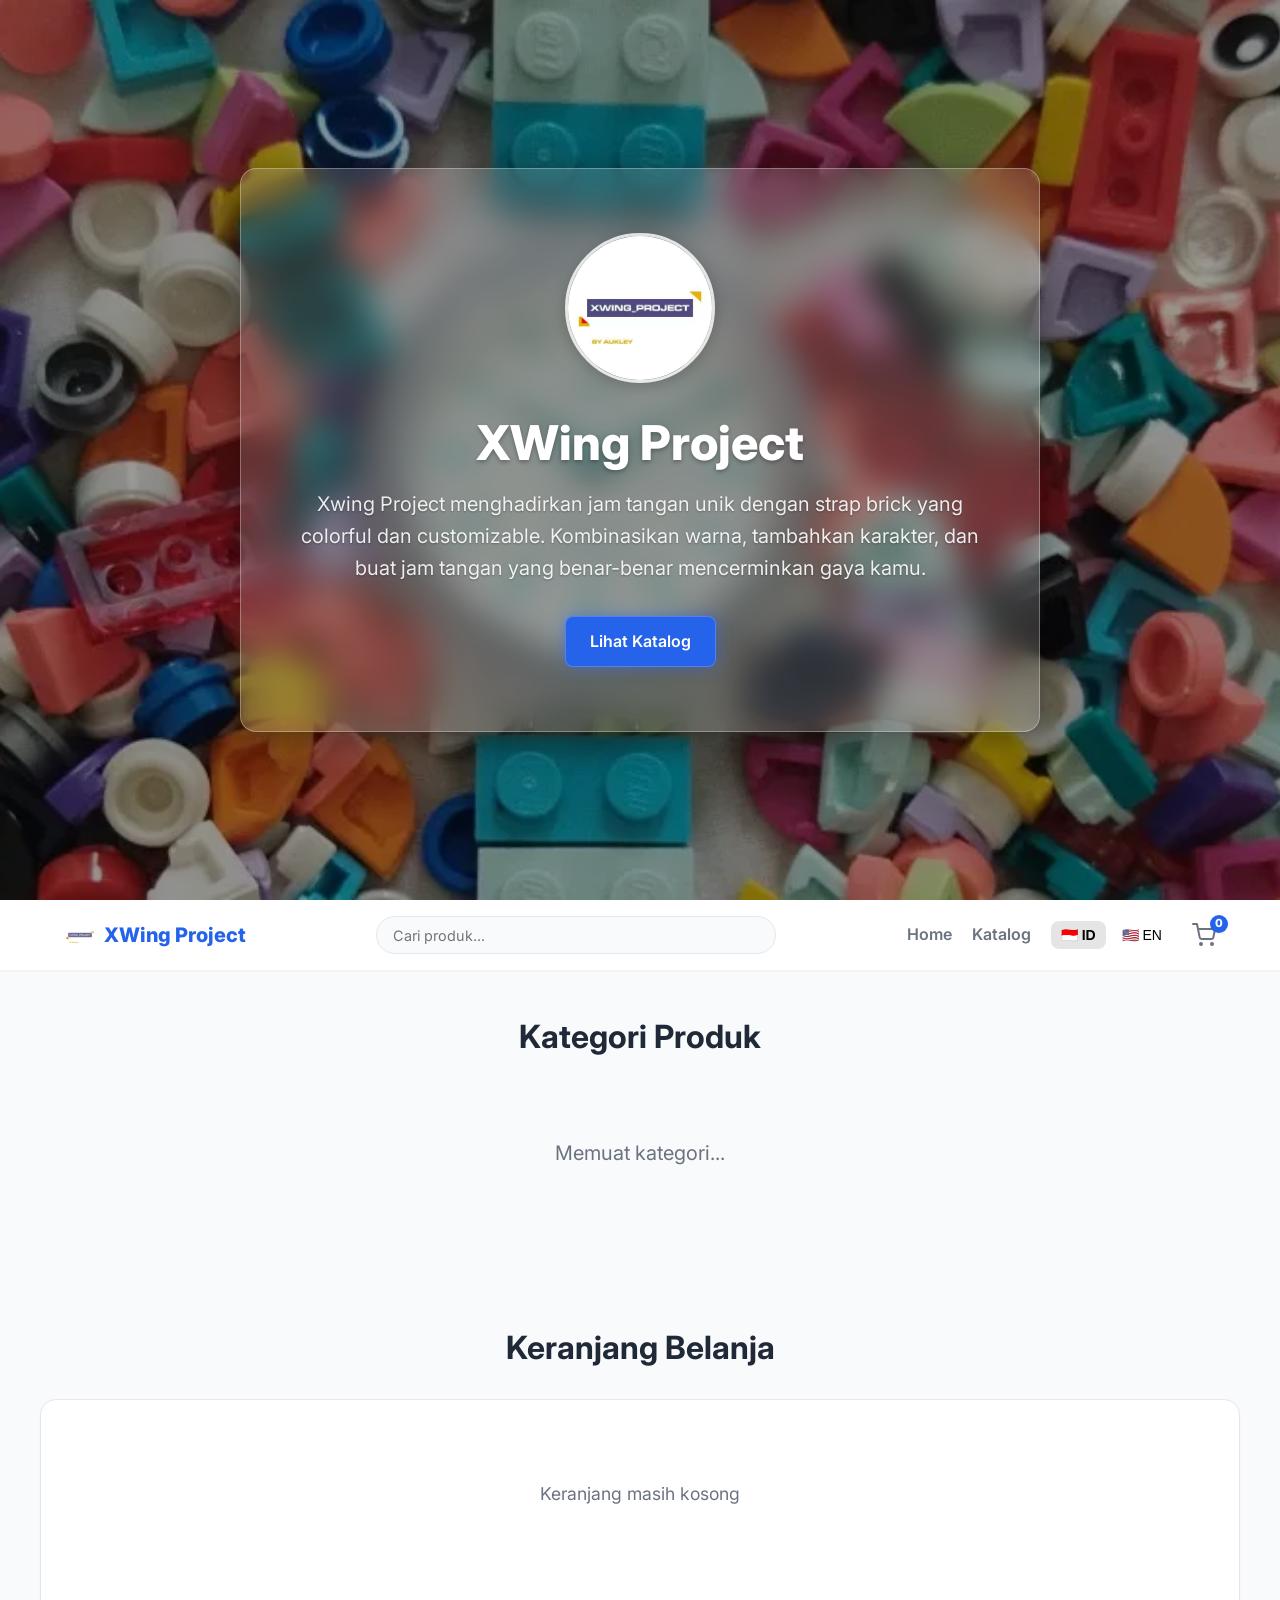
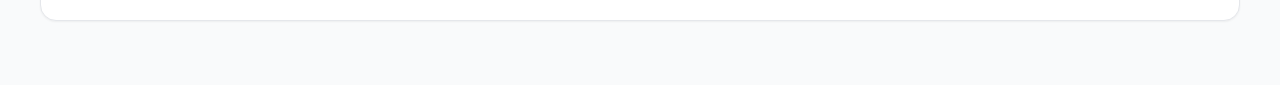
==== commit dc0e441b: "Update index.html" ====
--- a/index.html
+++ b/index.html
@@ -8,7 +8,7 @@
     <meta name="description"
         content="XWing Project - Jam tangan unik dengan strap brick yang colorful dan customizable.">
 
-    <title>XWing Project</title>
+    <title id="page-title">XWing Project</title>
 
     <link rel="stylesheet" href="css/style.css">
 
@@ -42,10 +42,14 @@
                 </h1>
 
                 <!-- STORE DESCRIPTION -->
-                <p class="store-description">
-                    Xwing Project menghadirkan jam tangan unik dengan strap brick yang colorful
-                    dan customizable. Kombinasikan warna, tambahkan karakter, dan buat jam tangan
-                    yang benar-benar mencerminkan gaya kamu.
+                <p
+                    class="store-description"
+                    id="hero-description"
+                >
+                    Xwing Project menghadirkan jam tangan unik dengan strap brick
+                    yang colorful dan customizable. Kombinasikan warna, tambahkan
+                    karakter, dan buat jam tangan yang benar-benar mencerminkan
+                    gaya kamu.
                 </p>
 
                 <!-- CATALOG BUTTON -->
@@ -181,7 +185,6 @@
 
                     </svg>
 
-
                     <span id="cart-count">
                         0
                     </span>
@@ -210,7 +213,10 @@
             class="catalog-section"
         >
 
-            <h2 class="section-title">
+            <h2
+                class="section-title"
+                id="categories-title"
+            >
                 Kategori Produk
             </h2>
 
@@ -286,7 +292,10 @@
         class="cart-section container"
     >
 
-        <h2 class="section-title">
+        <h2
+            class="section-title"
+            id="cart-title"
+        >
             Keranjang Belanja
         </h2>
 
@@ -361,148 +370,3 @@
                         type="button"
                         style="flex:2;"
                     >
-
-                        <svg
-                            xmlns="http://www.w3.org/2000/svg"
-                            width="20"
-                            height="20"
-                            viewBox="0 0 24 24"
-                            fill="currentColor"
-                        >
-
-                            <path
-                                d="M17.472 14.382c-.297-.149-1.758-.867-2.03-.967-.273-.099-.471-.148-.67.15-.197.297-.767.966-.94 1.164-.173.199-.347.223-.644.075-.297-.15-1.255-.463-2.39-1.475-.883-.788-1.48-1.761-1.653-2.059-.173-.297-.018-.458.13-.606.134-.133.298-.347.446-.52.149-.174.198-.298.298-.497.099-.198.05-.371-.025-.52-.075-.149-.669-1.612-.916-2.207-.242-.579-.487-.5-.669-.51a12.8 12.8 0 0 0-.57-.01c-.198 0-.52.074-.792.372-.272.297-1.04 1.016-1.04 2.479 0 1.462 1.065 2.875 1.213 3.074.149.198 2.096 3.2 5.077 4.487.709.306 1.262.489 1.694.625.712.227 1.36.195 1.871.118.571-.085 1.758-.719 2.006-1.413.248-.694.248-1.289.173-1.413-.074-.124-.272-.198-.57-.347m-5.421 7.403h-.004a9.87 9.87 0 0 1-5.031-1.378l-.361-.214-3.741.982.998-3.648-.235-.374a9.86 9.86 0 0 1-1.51-5.26c.001-5.45 4.436-9.884 9.888-9.884 2.64 0 5.122 1.03 6.988 2.898a9.825 9.825 0 0 1 2.893 6.994c-.003 5.45-4.437 9.884-9.885 9.884m8.413-18.297A11.815 11.815 0 0 0 12.05 0C5.495.0.16 5.335.157 11.892c0 2.096.547 4.142 1.588 5.945L.057 24l6.305-1.654a11.882 11.882 0 0 0 5.683 1.448h.005c6.554 0 11.89-5.335 11.893-11.893a11.821 11.821 0 0 0-3.48-8.413Z"
-                            />
-
-                        </svg>
-
-                        Pesan (WA)
-
-                    </button>
-
-                </div>
-
-            </div>
-
-        </div>
-
-    </section>
-
-
-    <!-- =====================================================
-         FOOTER
-    ====================================================== -->
-
-    <footer class="store-footer">
-
-        <div class="container footer-content">
-
-            <!-- FOOTER BRAND -->
-            <div class="footer-brand">
-
-                <h3>
-                    XWing Project
-                </h3>
-
-                <p>
-                    Temukan produk terbaik kami dengan harga yang terjangkau.
-                    Belanja aman, mudah, dan terpercaya.
-                </p>
-
-            </div>
-
-
-            <!-- SOCIAL -->
-            <div class="footer-social">
-
-                <h4>
-                    Temukan Kami di
-                </h4>
-
-                <div class="social-links">
-
-                    <a
-                        href="https://www.instagram.com/xwing_project/"
-                        target="_blank"
-                        rel="noopener"
-                        class="social-btn instagram"
-                    >
-                        Instagram
-                    </a>
-
-                    <a
-                        href="https://www.tokopedia.com/xwingproject"
-                        target="_blank"
-                        rel="noopener"
-                        class="social-btn tokopedia"
-                    >
-                        Tokopedia
-                    </a>
-
-                    <a
-                        href="https://shopee.co.id/xwing_project"
-                        target="_blank"
-                        rel="noopener"
-                        class="social-btn shopee"
-                    >
-                        Shopee
-                    </a>
-
-                </div>
-
-            </div>
-
-        </div>
-
-
-        <div class="footer-bottom">
-
-            <p>
-                &copy; 2026 XWing Project. All rights reserved.
-            </p>
-
-        </div>
-
-    </footer>
-
-
-    <!-- =====================================================
-         IMAGE MODAL
-    ====================================================== -->
-
-    <div
-        id="imageModal"
-        class="image-modal"
-    >
-
-        <span class="close-modal">
-            &times;
-        </span>
-
-        <img
-            id="modalImage"
-            class="modal-content"
-            alt="Product Image"
-        >
-
-    </div>
-
-
-    <!-- =====================================================
-         JAVASCRIPT
-    ====================================================== -->
-
-    <!-- APP / CATALOG SYSTEM -->
-    <script
-        type="module"
-        src="js/app.js"
-    ></script>
-
-    <!-- LANGUAGE SYSTEM -->
-    <script
-        src="js/language.js"
-    ></script>
-
-</body>
-
-</html>
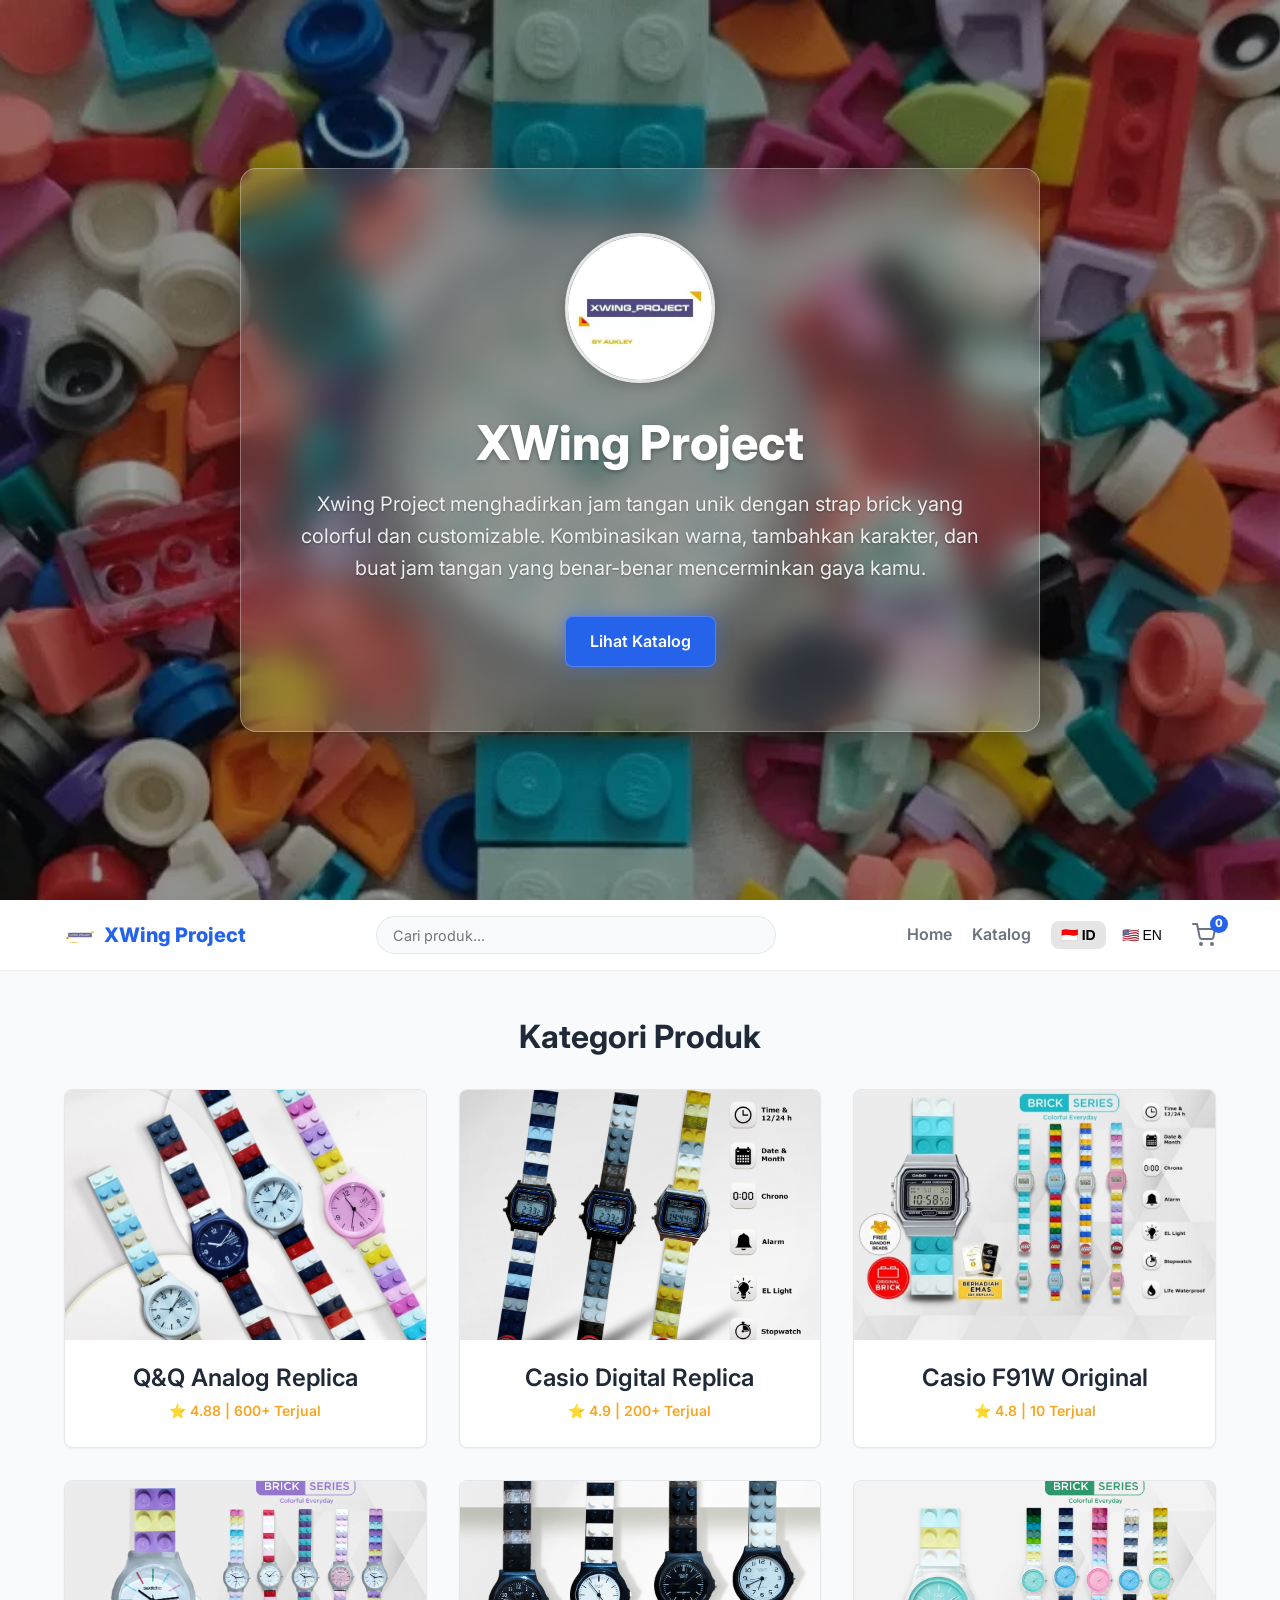
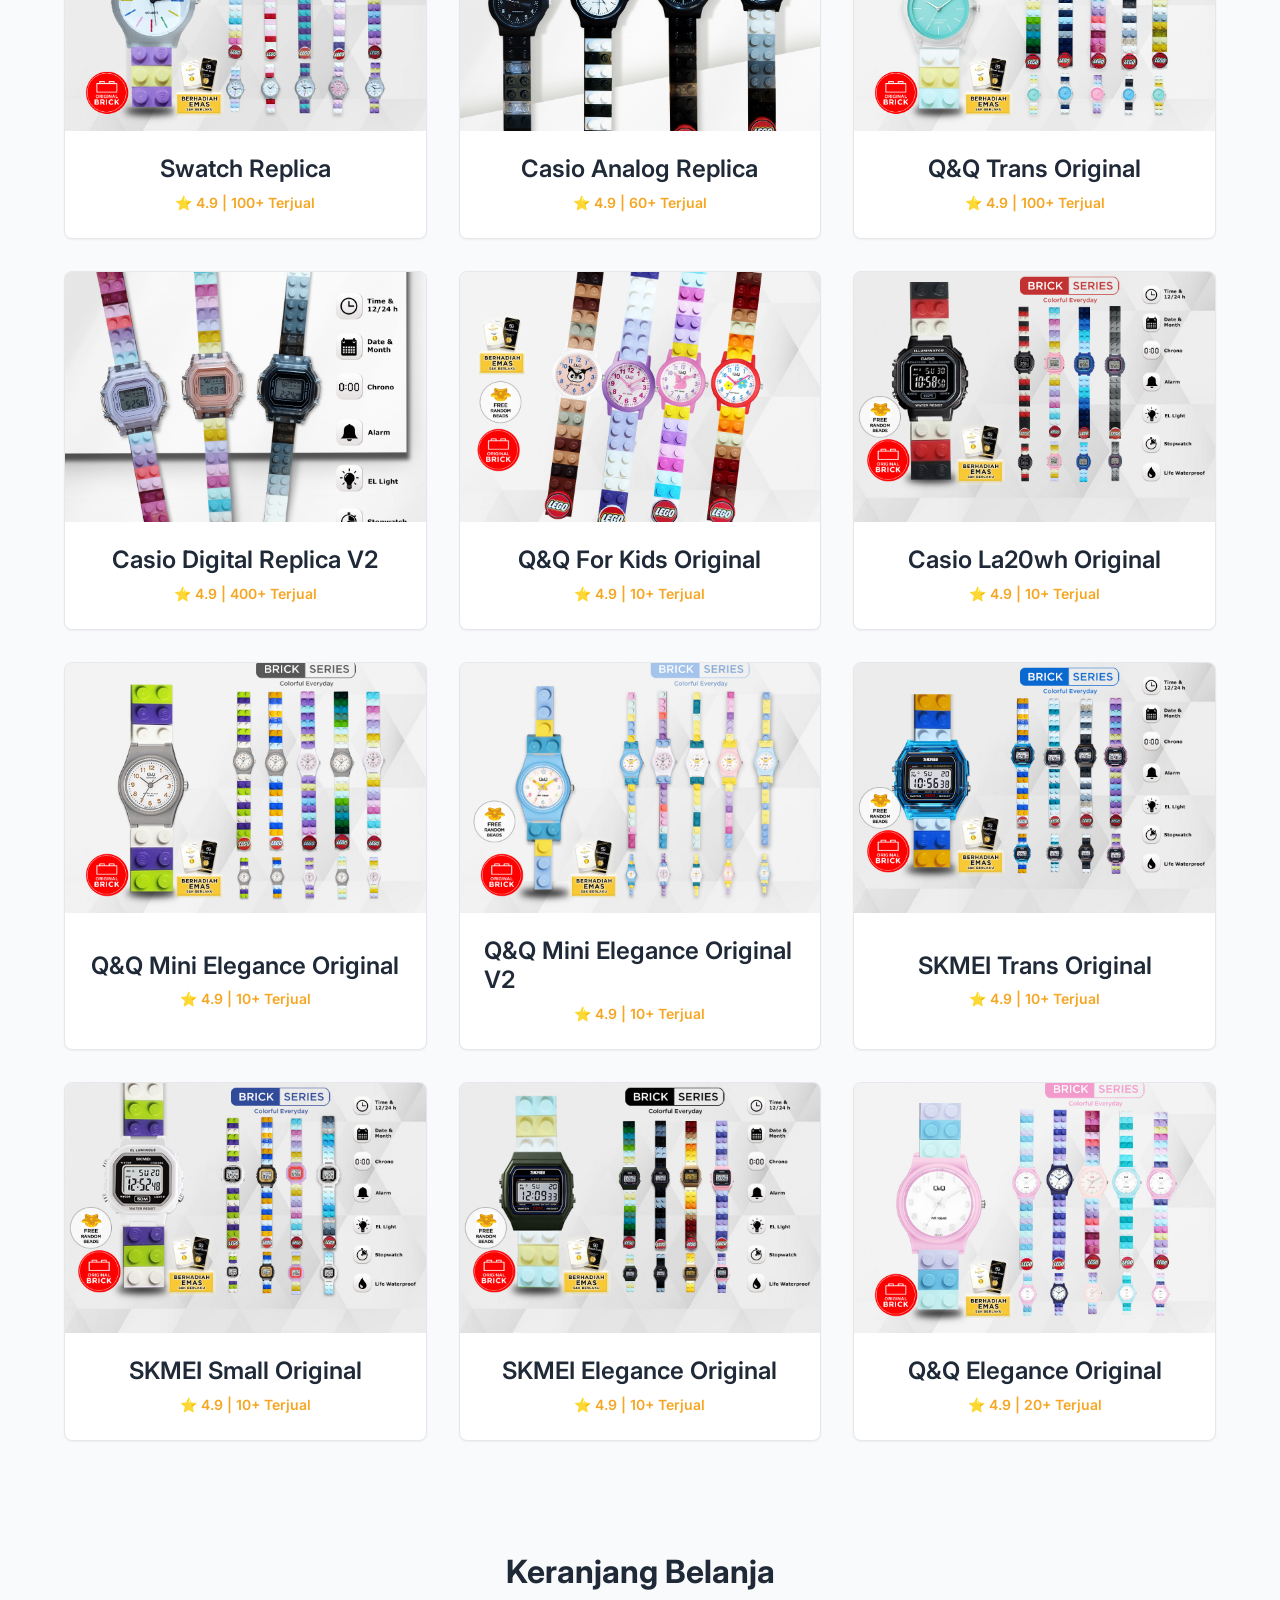
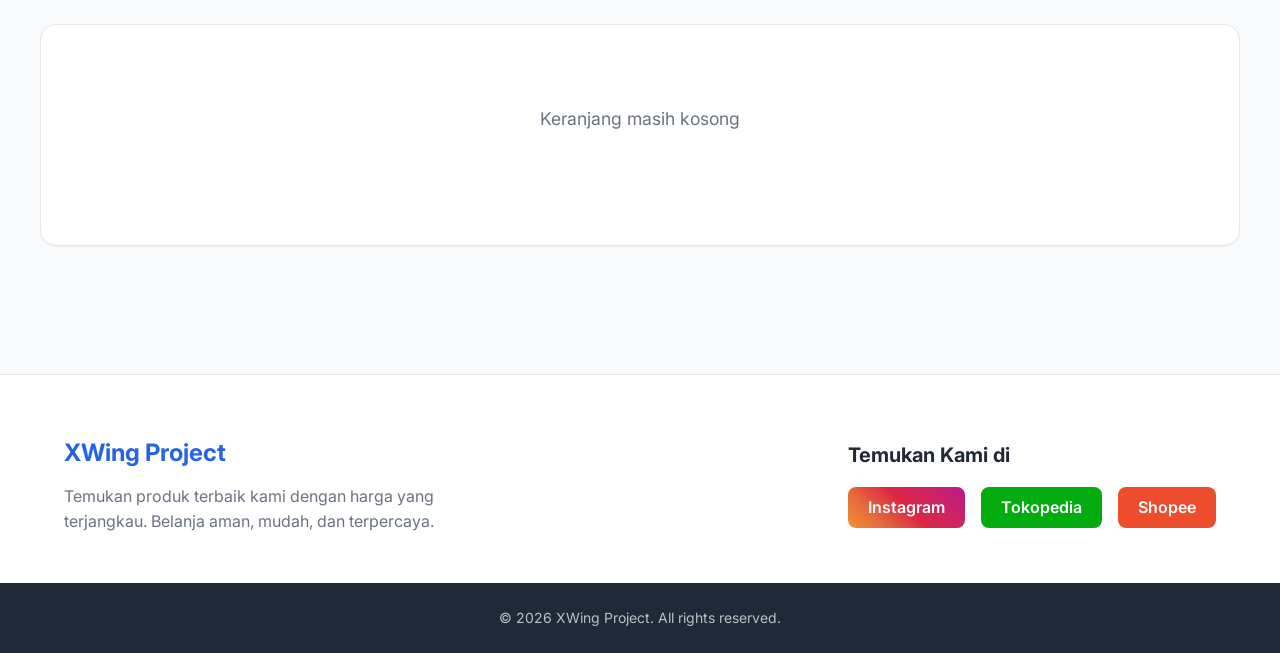
==== commit 91d167f9: "Update index.html" ====
--- a/index.html
+++ b/index.html
@@ -5,54 +5,59 @@
     <meta charset="UTF-8">
     <meta name="viewport" content="width=device-width, initial-scale=1.0">
 
-    <meta name="description"
-        content="XWing Project - Jam tangan unik dengan strap brick yang colorful dan customizable.">
-
-    <title id="page-title">XWing Project</title>
-
-    <link rel="stylesheet" href="css/style.css">
-
-    <link href="https://fonts.googleapis.com/css2?family=Inter:wght@400;600;800&display=swap"
-        rel="stylesheet">
+    <meta
+        name="description"
+        content="XWing Project Colorful everyday! 🎉"
+    >
+
+    <title>XWing Project</title>
+
+    <link
+        rel="stylesheet"
+        href="css/style.css"
+    >
+
+    <link
+        href="https://fonts.googleapis.com/css2?family=Inter:wght@400;600;800&display=swap"
+        rel="stylesheet"
+    >
 </head>
 
 <body>
 
     <!-- =====================================================
-         HERO SECTION
-    ====================================================== -->
-
-    <div class="hero-section" id="home">
+         HERO
+    ====================================================== -->
+
+    <div
+        class="hero-section"
+        id="home"
+    >
 
         <div class="container home-container">
 
             <header class="home-header glass-panel">
 
-                <!-- LOGO -->
                 <img
                     src="assets/logo.png"
-                    alt="XWing Project Logo"
+                    alt="Logo Toko"
                     class="store-logo"
-                    onerror="this.src='https://placehold.co/150x150/ffffff/000000?text=XWing'"
-                >
-
-                <!-- STORE NAME -->
+                    onerror="this.src='https://placehold.co/150x150/ffffff/000000?text=Logo+Toko'"
+                >
+
                 <h1 class="store-title">
                     XWing Project
                 </h1>
 
-                <!-- STORE DESCRIPTION -->
                 <p
+                    id="hero-description"
                     class="store-description"
-                    id="hero-description"
-                >
-                    Xwing Project menghadirkan jam tangan unik dengan strap brick
-                    yang colorful dan customizable. Kombinasikan warna, tambahkan
-                    karakter, dan buat jam tangan yang benar-benar mencerminkan
-                    gaya kamu.
+                >
+                    Xwing Project menghadirkan jam tangan unik dengan strap brick yang colorful
+                    dan customizable. Kombinasikan warna, tambahkan karakter, dan buat jam tangan
+                    yang benar-benar mencerminkan gaya kamu.
                 </p>
 
-                <!-- CATALOG BUTTON -->
                 <a
                     href="#katalog"
                     id="hero-catalog-button"
@@ -69,15 +74,17 @@
 
 
     <!-- =====================================================
-         STICKY NAVBAR
+         NAVBAR
     ====================================================== -->
 
     <header class="navbar">
 
         <div class="container navbar-content">
 
-            <!-- BRAND -->
-            <a href="#home" class="brand">
+            <a
+                href="#home"
+                class="brand"
+            >
 
                 <img
                     src="assets/logo.png"
@@ -94,6 +101,7 @@
 
 
             <!-- SEARCH -->
+
             <div class="search-container">
 
                 <input
@@ -106,9 +114,9 @@
 
 
             <!-- NAVIGATION -->
+
             <nav>
 
-                <!-- HOME -->
                 <a
                     href="#home"
                     id="nav-home"
@@ -117,7 +125,6 @@
                 </a>
 
 
-                <!-- CATALOG -->
                 <a
                     href="#katalog"
                     id="nav-catalog"
@@ -126,7 +133,8 @@
                 </a>
 
 
-                <!-- LANGUAGE SWITCH -->
+                <!-- LANGUAGE -->
+
                 <div class="language-switch">
 
                     <button
@@ -149,10 +157,10 @@
 
 
                 <!-- CART -->
+
                 <a
                     href="#cart-section"
                     class="cart-icon-link"
-                    aria-label="Shopping Cart"
                 >
 
                     <svg
@@ -207,16 +215,16 @@
         id="katalog"
     >
 
-        <!-- CATEGORY LEVEL -->
+        <!-- =================================================
+             CATEGORIES
+        ================================================== -->
+
         <section
             id="categories-section"
             class="catalog-section"
         >
 
-            <h2
-                class="section-title"
-                id="categories-title"
-            >
+            <h2 class="section-title">
                 Kategori Produk
             </h2>
 
@@ -225,10 +233,7 @@
                 class="grid-container"
             >
 
-                <div
-                    id="categories-loading"
-                    class="loading"
-                >
+                <div class="loading">
                     Memuat kategori...
                 </div>
 
@@ -237,7 +242,10 @@
         </section>
 
 
-        <!-- PRODUCT LEVEL -->
+        <!-- =================================================
+             PRODUCTS
+        ================================================== -->
+
         <section
             id="products-section"
             class="catalog-section hidden"
@@ -248,11 +256,9 @@
                 <button
                     id="back-button"
                     class="btn btn-secondary"
-                    type="button"
                 >
                     ← Kembali ke Kategori
                 </button>
-
 
                 <h2
                     id="category-title"
@@ -269,10 +275,7 @@
                 class="grid-container"
             >
 
-                <div
-                    id="products-loading"
-                    class="loading"
-                >
+                <div class="loading">
                     Memuat produk...
                 </div>
 
@@ -284,7 +287,7 @@
 
 
     <!-- =====================================================
-         SHOPPING CART
+         CART
     ====================================================== -->
 
     <section
@@ -292,10 +295,7 @@
         class="cart-section container"
     >
 
-        <h2
-            class="section-title"
-            id="cart-title"
-        >
+        <h2 class="section-title">
             Keranjang Belanja
         </h2>
 
@@ -305,7 +305,6 @@
             class="cart-container card glass-panel"
         >
 
-            <!-- CART ITEMS -->
             <div
                 id="cart-items"
                 class="cart-items"
@@ -321,13 +320,11 @@
             </div>
 
 
-            <!-- CART SUMMARY -->
             <div
                 id="cart-summary"
                 class="cart-summary hidden"
             >
 
-                <!-- TOTAL -->
                 <div class="cart-total">
 
                     <span id="cart-total-label">
@@ -341,32 +338,164 @@
                 </div>
 
 
-                <!-- ACTION BUTTONS -->
                 <div
                     class="cart-actions-footer"
                     style="
-                        display:flex;
-                        gap:1rem;
-                        width:100%;
-                        margin-top:1rem;
+                        display: flex;
+                        gap: 1rem;
+                        width: 100%;
+                        margin-top: 1rem;
                     "
                 >
 
-                    <!-- CLEAR -->
                     <button
                         id="clear-cart"
                         class="btn btn-secondary"
-                        type="button"
-                        style="flex:1;"
+                        style="flex: 1;"
                     >
                         Kosongkan
                     </button>
 
 
-                    <!-- WHATSAPP CHECKOUT -->
                     <button
                         id="checkout-whatsapp"
                         class="btn btn-whatsapp"
-                        type="button"
-                        style="flex:2;"
-                    >
+                        style="flex: 2;"
+                    >
+
+                        <svg
+                            xmlns="http://www.w3.org/2000/svg"
+                            width="20"
+                            height="20"
+                            viewBox="0 0 24 24"
+                            fill="currentColor"
+                        >
+
+                            <path
+                                d="M17.472 14.382c-.297-.149-1.758-.867-2.03-.967-.273-.099-.471-.148-.67.15-.197.297-.767.966-.94 1.164-.173.199-.347.223-.644.075-.297-.15-1.255-.463-2.39-1.475-.883-.788-1.48-1.761-1.653-2.059-.173-.297-.018-.458.13-.606.134-.133.298-.347.446-.52.149-.174.198-.298.298-.497.099-.198.05-.371-.025-.52-.075-.149-.669-1.612-.916-2.207-.242-.579-.487-.5-.669-.51a12.8 12.8 0 0 0-.57-.01c-.198 0-.52.074-.792.372-.272.297-1.04 1.016-1.04 2.479 0 1.462 1.065 2.875 1.213 3.074.149.198 2.096 3.2 5.077 4.487.709.306 1.262.489 1.694.625.712.227 1.36.195 1.871.118.571-.085 1.758-.719 2.006-1.413.248-.694.248-1.289.173-1.413-.074-.124-.272-.198-.57-.347m-5.421 7.403h-.004a9.87 9.87 0 0 1-5.031-1.378l-.361-.214-3.741.982.998-3.648-.235-.374a9.86 9.86 0 0 1-1.51-5.26c.001-5.45 4.436-9.884 9.888-9.884 2.64 0 5.122 1.03 6.988 2.898a9.825 9.825 0 0 1 2.893 6.994c-.003 5.45-4.437 9.884-9.885 9.884m8.413-18.297A11.815 11.815 0 0 0 12.05 0C5.495 0 .16 5.335.157 11.892c0 2.096.547 4.142 1.588 5.945L.057 24l6.305-1.654a11.882 11.882 0 0 0 5.683 1.448h.005c6.554 0 11.89-5.335 11.893-11.893a11.821 11.821 0 0 0-3.48-8.413Z"
+                            />
+
+                        </svg>
+
+                        Pesan (WA)
+
+                    </button>
+
+                </div>
+
+            </div>
+
+        </div>
+
+    </section>
+
+
+    <!-- =====================================================
+         FOOTER
+    ====================================================== -->
+
+    <footer class="store-footer">
+
+        <div class="container footer-content">
+
+            <div class="footer-brand">
+
+                <h3>
+                    XWing Project
+                </h3>
+
+                <p id="footer-description">
+                    Temukan produk terbaik kami dengan harga yang terjangkau.
+                    Belanja aman, mudah, dan terpercaya.
+                </p>
+
+            </div>
+
+
+            <div class="footer-social">
+
+                <h4 id="footer-find-us">
+                    Temukan Kami di
+                </h4>
+
+                <div class="social-links">
+
+                    <a
+                        href="https://www.instagram.com/xwing_project/"
+                        target="_blank"
+                        class="social-btn instagram"
+                    >
+                        Instagram
+                    </a>
+
+                    <a
+                        href="https://www.tokopedia.com/xwingproject"
+                        target="_blank"
+                        class="social-btn tokopedia"
+                    >
+                        Tokopedia
+                    </a>
+
+                    <a
+                        href="https://shopee.co.id/xwing_project"
+                        target="_blank"
+                        class="social-btn shopee"
+                    >
+                        Shopee
+                    </a>
+
+                </div>
+
+            </div>
+
+        </div>
+
+
+        <div class="footer-bottom">
+
+            <p>
+                &copy; 2026 XWing Project. All rights reserved.
+            </p>
+
+        </div>
+
+    </footer>
+
+
+    <!-- =====================================================
+         IMAGE MODAL
+    ====================================================== -->
+
+    <div
+        id="imageModal"
+        class="image-modal"
+    >
+
+        <span class="close-modal">
+            &times;
+        </span>
+
+        <img
+            id="modalImage"
+            class="modal-content"
+        >
+
+    </div>
+
+
+    <!-- =====================================================
+         JAVASCRIPT
+    ====================================================== -->
+
+    <script
+        type="module"
+        src="js/app.js"
+    ></script>
+
+    <script
+        src="js/language.js"
+    ></script>
+
+</body>
+
+</html>
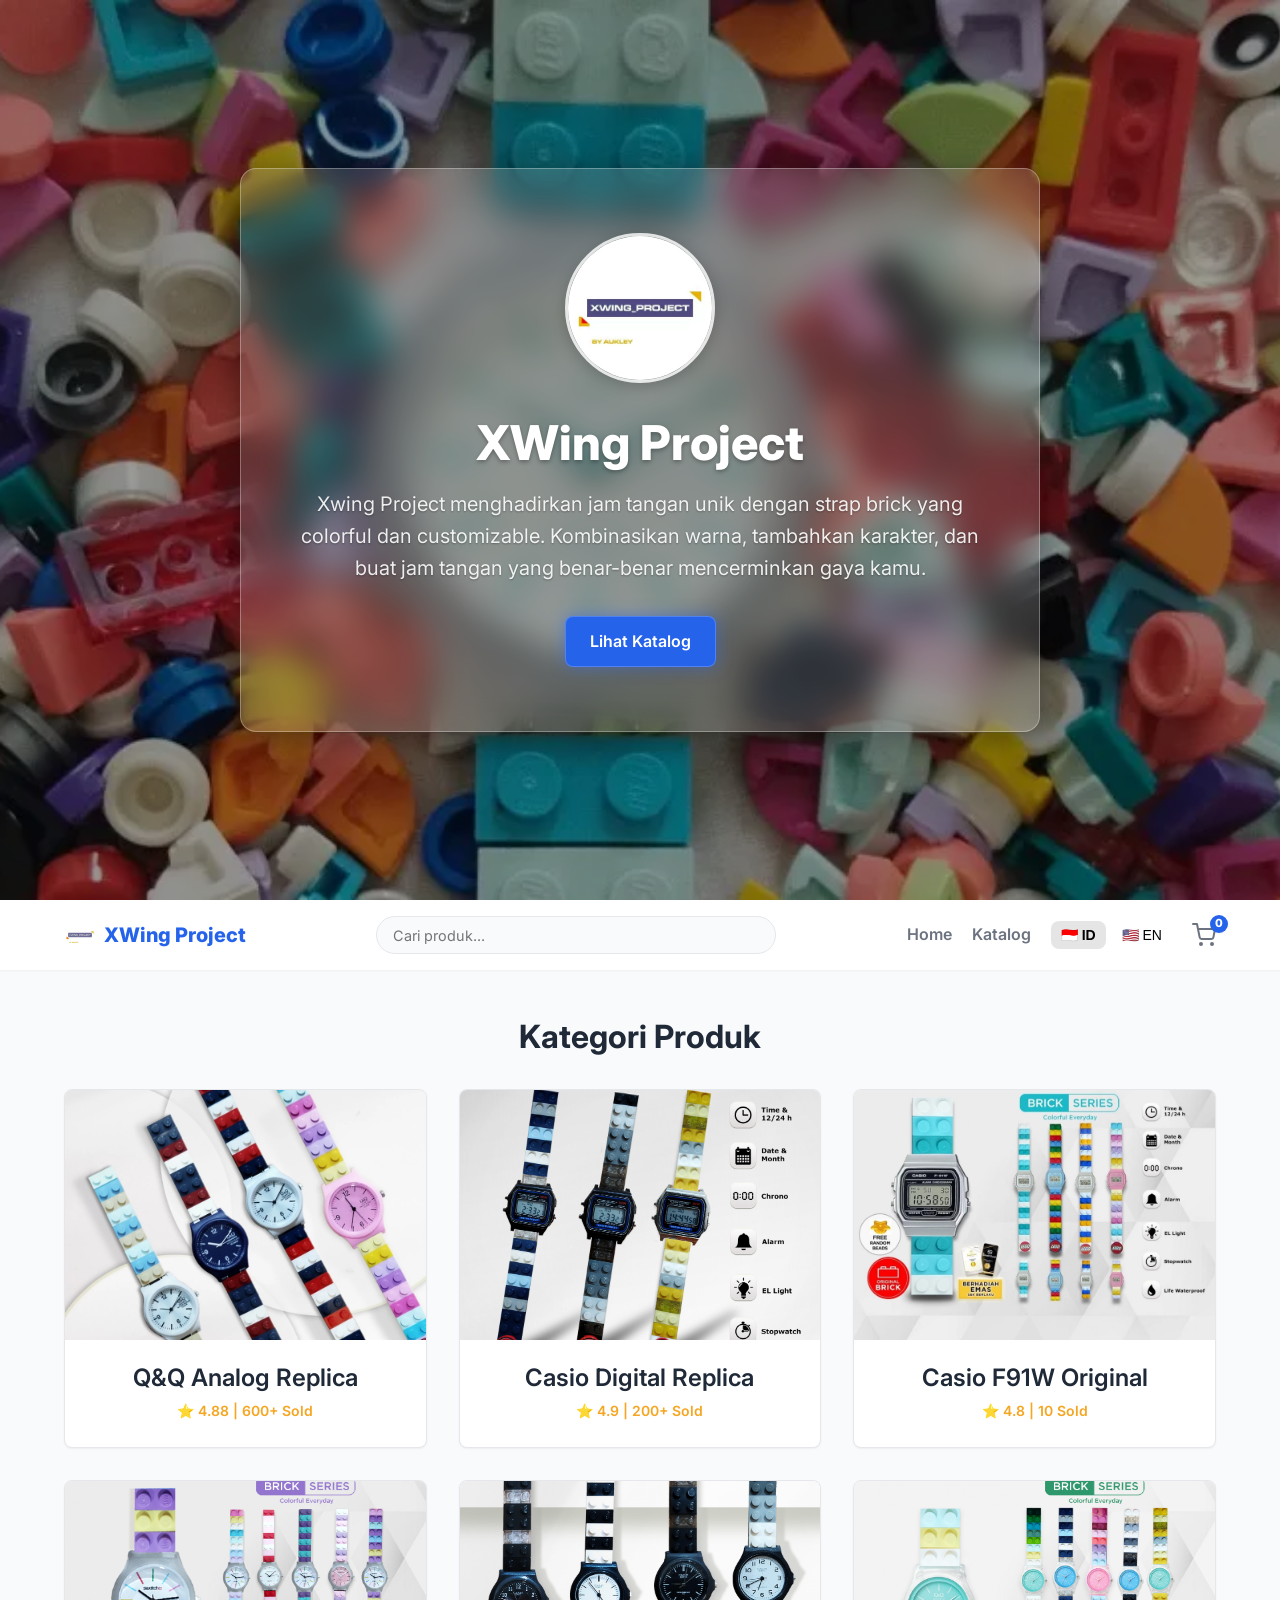
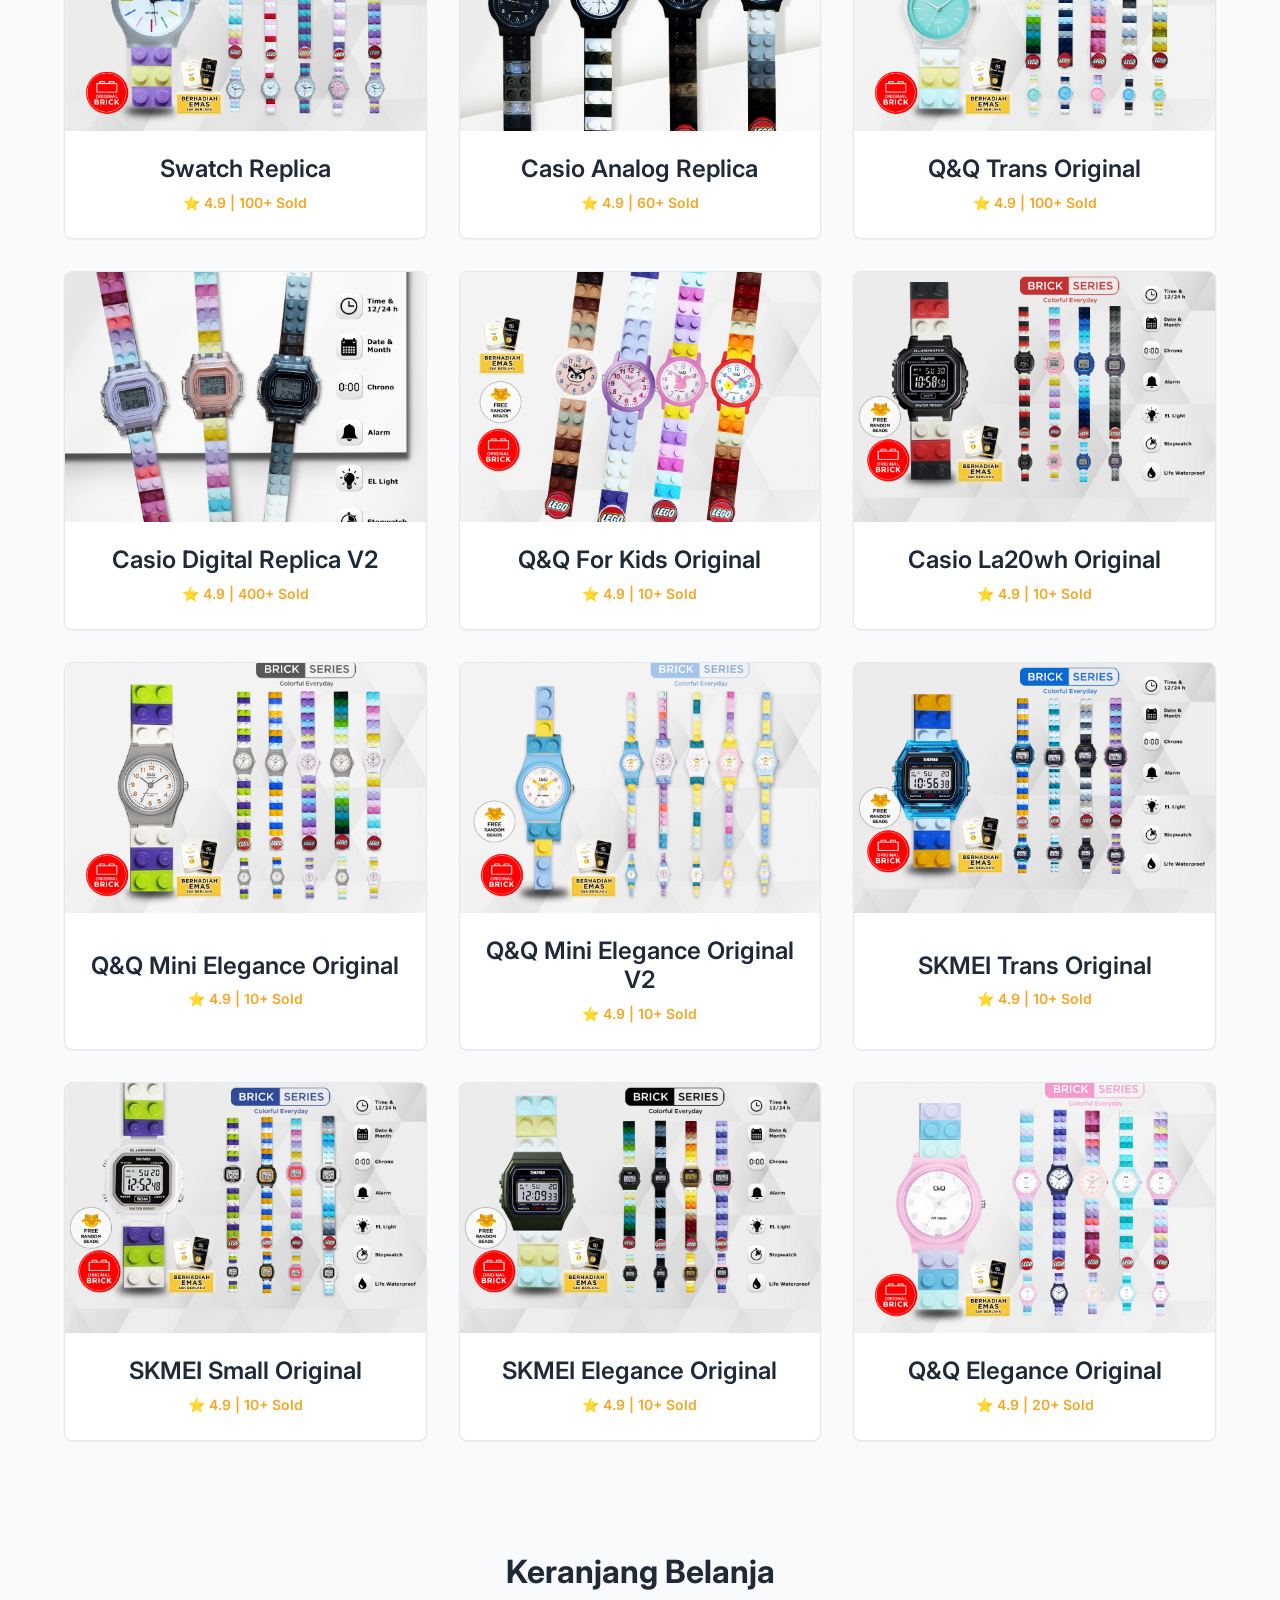
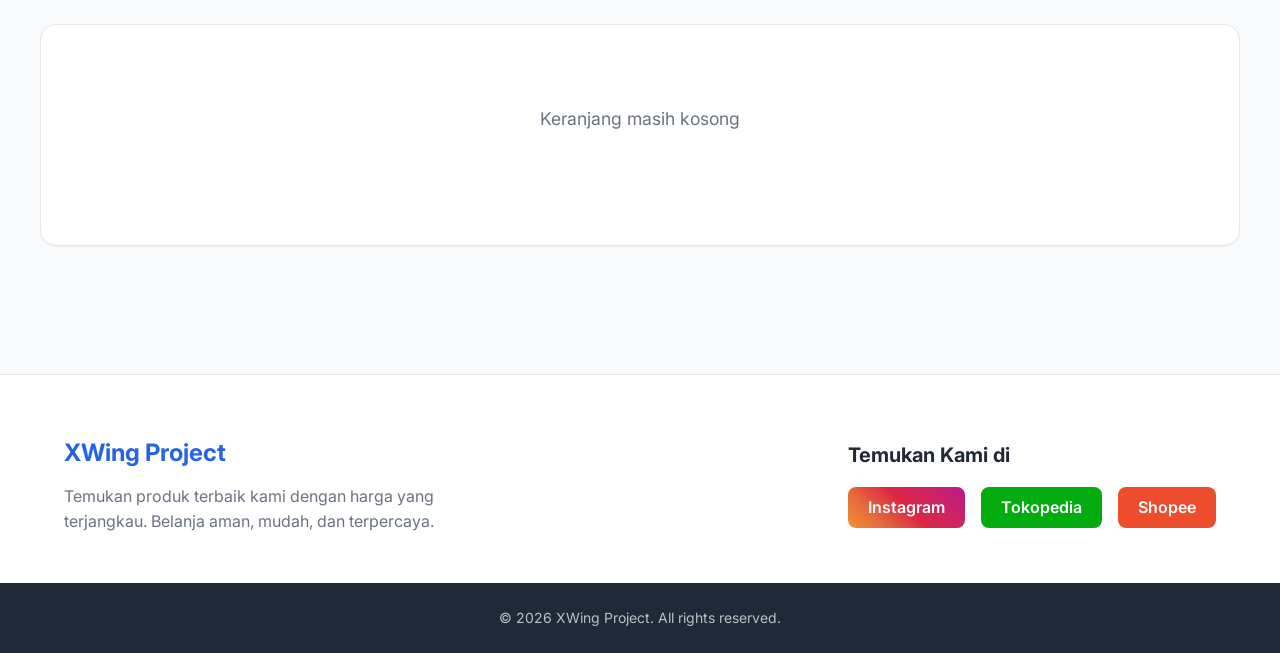
==== commit 4ca3dc6a: "Update index.html" ====
--- a/index.html
+++ b/index.html
@@ -249,9 +249,16 @@
         <section
             id="products-section"
             class="catalog-section hidden"
+
+        
         >
 
             <div class="section-header">
+
+                <div id="category-description" class="category-description hidden">
+    <h3 id="category-description-title">Description</h3>
+    <p id="category-description-text"></p>
+</div>
 
                 <button
                     id="back-button"
--- a/css/style.css
+++ b/css/style.css
@@ -1,7 +1,11 @@
-/* Reset & Base */
+/* =========================================================
+   RESET & BASE
+========================================================= */
+
 html {
     scroll-behavior: smooth;
 }
+
 
 * {
     margin: 0;
@@ -9,752 +13,2077 @@
     box-sizing: border-box;
 }
 
+
 :root {
+
     --primary-color: #2563eb;
+
     --primary-hover: #1d4ed8;
+
     --secondary-color: #f3f4f6;
+
     --secondary-hover: #e5e7eb;
+
     --text-color: #1f2937;
+
     --text-light: #6b7280;
+
     --bg-color: #f9fafb;
+
     --card-bg: #ffffff;
+
     --border-color: #e5e7eb;
-    --shadow-sm: 0 1px 2px 0 rgba(0, 0, 0, 0.05);
-    --shadow-md: 0 4px 6px -1px rgba(0, 0, 0, 0.1), 0 2px 4px -1px rgba(0, 0, 0, 0.06);
-    --shadow-lg: 0 10px 15px -3px rgba(0, 0, 0, 0.1), 0 4px 6px -2px rgba(0, 0, 0, 0.05);
+
+    --shadow-sm:
+        0 1px 2px 0 rgba(0, 0, 0, 0.05);
+
+    --shadow-md:
+        0 4px 6px -1px rgba(0, 0, 0, 0.1),
+        0 2px 4px -1px rgba(0, 0, 0, 0.06);
+
+    --shadow-lg:
+        0 10px 15px -3px rgba(0, 0, 0, 0.1),
+        0 4px 6px -2px rgba(0, 0, 0, 0.05);
+
     --radius-md: 0.5rem;
+
     --radius-lg: 1rem;
+
     --transition: all 0.3s ease;
 }
 
+
 body {
-    font-family: 'Inter', sans-serif;
-    color: var(--text-color);
-    background-color: var(--bg-color);
-    line-height: 1.6;
-}
+
+    font-family:
+        'Inter',
+        sans-serif;
+
+    color:
+        var(--text-color);
+
+    background-color:
+        var(--bg-color);
+
+    line-height:
+        1.6;
+
+}
+
 
 .container {
+
     width: 100%;
+
     max-width: 1200px;
+
     margin: 0 auto;
-    padding: 0 1.5rem;
-}
+
+    padding:
+        0 1.5rem;
+
+}
+
 
 h1,
 h2,
 h3 {
-    color: var(--text-color);
-    line-height: 1.2;
-}
-
-/* Buttons */
+
+    color:
+        var(--text-color);
+
+    line-height:
+        1.2;
+
+}
+
+
+
+/* =========================================================
+   BUTTONS
+========================================================= */
+
 .btn {
+
     display: inline-block;
-    padding: 0.75rem 1.5rem;
-    border-radius: var(--radius-md);
+
+    padding:
+        0.75rem 1.5rem;
+
+    border-radius:
+        var(--radius-md);
+
     font-weight: 600;
+
     text-align: center;
+
     text-decoration: none;
+
     cursor: pointer;
-    transition: var(--transition);
+
+    transition:
+        var(--transition);
+
     border: none;
+
     font-family: inherit;
+
     font-size: 1rem;
-}
+
+}
+
 
 .btn-primary {
-    background-color: var(--primary-color);
+
+    background-color:
+        var(--primary-color);
+
     color: white;
-}
+
+}
+
 
 .btn-primary:hover {
-    background-color: var(--primary-hover);
-    box-shadow: var(--shadow-md);
-    transform: translateY(-2px);
-}
+
+    background-color:
+        var(--primary-hover);
+
+    box-shadow:
+        var(--shadow-md);
+
+    transform:
+        translateY(-2px);
+
+}
+
 
 .btn-secondary {
-    background-color: var(--secondary-color);
-    color: var(--text-color);
-}
+
+    background-color:
+        var(--secondary-color);
+
+    color:
+        var(--text-color);
+
+}
+
 
 .btn-secondary:hover {
-    background-color: var(--secondary-hover);
-}
+
+    background-color:
+        var(--secondary-hover);
+
+}
+
 
 .btn-whatsapp {
-    background-color: #25D366;
+
+    background-color:
+        #25D366;
+
     color: white;
+
     width: 100%;
+
     display: flex;
+
     align-items: center;
+
     justify-content: center;
+
     gap: 0.5rem;
-}
+
+}
+
 
 .btn-whatsapp:hover {
-    background-color: #128C7E;
-    box-shadow: var(--shadow-md);
-    transform: translateY(-2px);
-}
-
-/* Navbar */
+
+    background-color:
+        #128C7E;
+
+    box-shadow:
+        var(--shadow-md);
+
+    transform:
+        translateY(-2px);
+
+}
+
+
+
+/* =========================================================
+   NAVBAR
+========================================================= */
+
 .navbar {
-    background-color: var(--card-bg);
-    box-shadow: var(--shadow-sm);
-    padding: 1rem 0;
+
+    background-color:
+        var(--card-bg);
+
+    box-shadow:
+        var(--shadow-sm);
+
+    padding:
+        1rem 0;
+
     position: sticky;
+
     top: 0;
+
     z-index: 100;
-}
+
+}
+
 
 .navbar-content {
+
     display: flex;
-    justify-content: space-between;
+
+    justify-content:
+        space-between;
+
+    align-items:
+        center;
+
+    flex-wrap: nowrap;
+
+}
+
+
+.brand {
+
+    font-size:
+        1.25rem;
+
+    font-weight:
+        800;
+
+    text-decoration:
+        none;
+
+    color:
+        var(--primary-color);
+
+    display: flex;
+
     align-items: center;
-}
-
-.brand {
-    font-size: 1.25rem;
-    font-weight: 800;
-    text-decoration: none;
-    color: var(--primary-color);
-}
+
+}
+
+
+.navbar nav {
+
+    display: flex;
+
+    align-items: center;
+
+    gap: 20px;
+
+    flex-wrap: nowrap;
+
+}
+
 
 .navbar nav a {
-    text-decoration: none;
-    color: var(--text-light);
-    font-weight: 600;
-    margin-left: 1.5rem;
-    transition: var(--transition);
-}
+
+    text-decoration:
+        none;
+
+    color:
+        var(--text-light);
+
+    font-weight:
+        600;
+
+    margin-left: 0;
+
+    transition:
+        var(--transition);
+
+    display: flex;
+
+    align-items: center;
+
+}
+
 
 .navbar nav a:hover,
 .navbar nav a.active {
-    color: var(--primary-color);
-}
-
-/* Home Page */
+
+    color:
+        var(--primary-color);
+
+}
+
+
+
+/* =========================================================
+   HOME PAGE
+========================================================= */
+
 .hero-section {
-    min-height: 100vh;
+
+    min-height:
+        100vh;
+
     width: 100%;
-    background-image: url('../assets/hero-bg.png');
-    background-size: cover;
-    background-position: center;
-    background-attachment: fixed;
-    position: relative;
-}
+
+    background-image:
+        url('../assets/hero-bg.png');
+
+    background-size:
+        cover;
+
+    background-position:
+        center;
+
+    background-attachment:
+        fixed;
+
+    position:
+        relative;
+
+}
+
 
 .hero-section::before {
+
     content: '';
+
     position: absolute;
+
     top: 0;
+
     left: 0;
+
     width: 100%;
+
     height: 100%;
-    background: rgba(0, 0, 0, 0.4);
+
+    background:
+        rgba(0, 0, 0, 0.4);
+
     z-index: 1;
-}
+
+}
+
 
 .home-container {
-    height: 100vh;
-    display: flex;
-    align-items: center;
-    justify-content: center;
-    position: relative;
+
+    height:
+        100vh;
+
+    display:
+        flex;
+
+    align-items:
+        center;
+
+    justify-content:
+        center;
+
+    position:
+        relative;
+
     z-index: 2;
-}
+
+}
+
 
 .home-header {
-    text-align: center;
-    max-width: 800px;
-    padding: 4rem 3rem;
-    border-radius: var(--radius-lg);
-}
+
+    text-align:
+        center;
+
+    max-width:
+        800px;
+
+    padding:
+        4rem 3rem;
+
+    border-radius:
+        var(--radius-lg);
+
+}
+
 
 .home-header.glass-panel {
-    background: rgba(255, 255, 255, 0.15);
-    backdrop-filter: blur(16px);
-    -webkit-backdrop-filter: blur(16px);
-    border: 1px solid rgba(255, 255, 255, 0.3);
-    box-shadow: 0 8px 32px 0 rgba(0, 0, 0, 0.37);
-    animation: float 6s ease-in-out infinite;
-}
+
+    background:
+        rgba(255, 255, 255, 0.15);
+
+    backdrop-filter:
+        blur(16px);
+
+    -webkit-backdrop-filter:
+        blur(16px);
+
+    border:
+        1px solid rgba(255, 255, 255, 0.3);
+
+    box-shadow:
+        0 8px 32px 0 rgba(0, 0, 0, 0.37);
+
+    animation:
+        float 6s ease-in-out infinite;
+
+}
+
 
 .store-title {
-    font-size: 3rem;
-    font-weight: 800;
-    margin-bottom: 1rem;
-    color: white;
-    text-shadow: 0 2px 4px rgba(0, 0, 0, 0.3);
-}
+
+    font-size:
+        3rem;
+
+    font-weight:
+        800;
+
+    margin-bottom:
+        1rem;
+
+    color:
+        white;
+
+    text-shadow:
+        0 2px 4px rgba(0, 0, 0, 0.3);
+
+}
+
 
 .store-description {
-    font-size: 1.25rem;
-    color: rgba(255, 255, 255, 0.9);
-    margin-bottom: 2rem;
-    text-shadow: 0 1px 2px rgba(0, 0, 0, 0.3);
-}
-
-/* Glowing Button */
+
+    font-size:
+        1.25rem;
+
+    color:
+        rgba(255, 255, 255, 0.9);
+
+    margin-bottom:
+        2rem;
+
+    text-shadow:
+        0 1px 2px rgba(0, 0, 0, 0.3);
+
+}
+
+
+
+/* =========================================================
+   GLOWING BUTTON
+========================================================= */
+
 .btn-glow {
-    box-shadow: 0 0 15px rgba(37, 99, 235, 0.5);
-    border: 1px solid rgba(255, 255, 255, 0.2);
-}
+
+    box-shadow:
+        0 0 15px rgba(37, 99, 235, 0.5);
+
+    border:
+        1px solid rgba(255, 255, 255, 0.2);
+
+}
+
 
 .btn-glow:hover {
-    box-shadow: 0 0 25px rgba(37, 99, 235, 0.8);
-    transform: translateY(-2px) scale(1.05);
-}
+
+    box-shadow:
+        0 0 25px rgba(37, 99, 235, 0.8);
+
+    transform:
+        translateY(-2px) scale(1.05);
+
+}
+
 
 @keyframes float {
+
     0% {
-        transform: translateY(0px);
+        transform:
+            translateY(0px);
     }
 
     50% {
-        transform: translateY(-10px);
+        transform:
+            translateY(-10px);
     }
 
     100% {
-        transform: translateY(0px);
+        transform:
+            translateY(0px);
     }
-}
-
-/* Catalog Page */
+
+}
+
+
+
+/* =========================================================
+   CATALOG PAGE
+========================================================= */
+
 .catalog-section {
-    padding: 3rem 0;
-    animation: fadeIn 0.5s ease;
-}
+
+    padding:
+        3rem 0;
+
+    animation:
+        fadeIn 0.5s ease;
+
+}
+
 
 .section-title {
-    font-size: 2rem;
-    margin-bottom: 2rem;
-    text-align: center;
-}
+
+    font-size:
+        2rem;
+
+    margin-bottom:
+        2rem;
+
+    text-align:
+        center;
+
+}
+
 
 .section-header {
-    display: flex;
-    flex-direction: column;
-    align-items: center;
-    margin-bottom: 2rem;
-    gap: 1rem;
-    position: relative;
-}
+
+    display:
+        flex;
+
+    flex-direction:
+        column;
+
+    align-items:
+        center;
+
+    margin-bottom:
+        2rem;
+
+    gap:
+        1rem;
+
+    position:
+        relative;
+
+}
+
 
 .section-header .btn-secondary {
-    align-self: flex-start;
-}
+
+    align-self:
+        flex-start;
+
+}
+
 
 @media (min-width: 768px) {
+
     .section-header {
-        flex-direction: row;
-        justify-content: center;
+
+        flex-direction:
+            row;
+
+        justify-content:
+            center;
+
     }
 
+
     .section-header .btn-secondary {
-        position: absolute;
+
+        position:
+            absolute;
+
         left: 0;
-        align-self: center;
+
+        align-self:
+            center;
+
     }
-}
+
+}
+
+
+
+/* =========================================================
+   GRID
+========================================================= */
 
 .grid-container {
-    display: grid;
-    grid-template-columns: repeat(auto-fill, minmax(280px, 1fr));
-    gap: 2rem;
-}
-
-/* Cards */
+
+    display:
+        grid;
+
+    grid-template-columns:
+        repeat(
+            auto-fill,
+            minmax(280px, 1fr)
+        );
+
+    gap:
+        2rem;
+
+}
+
+
+
+/* =========================================================
+   CARDS
+========================================================= */
+
 .card {
-    background-color: var(--card-bg);
-    border-radius: var(--radius-md);
-    overflow: hidden;
-    box-shadow: var(--shadow-sm);
-    transition: var(--transition);
-    cursor: pointer;
-    border: 1px solid var(--border-color);
-    display: flex;
-    flex-direction: column;
-    height: 100%;
-}
+
+    background-color:
+        var(--card-bg);
+
+    border-radius:
+        var(--radius-md);
+
+    overflow:
+        hidden;
+
+    box-shadow:
+        var(--shadow-sm);
+
+    transition:
+        var(--transition);
+
+    cursor:
+        pointer;
+
+    border:
+        1px solid var(--border-color);
+
+    display:
+        flex;
+
+    flex-direction:
+        column;
+
+    height:
+        100%;
+
+}
+
 
 .card:hover {
-    box-shadow: var(--shadow-lg);
-    transform: translateY(-5px);
-}
+
+    box-shadow:
+        var(--shadow-lg);
+
+    transform:
+        translateY(-5px);
+
+}
+
 
 .card-img-wrapper {
-    width: 100%;
-    height: 250px;
-    overflow: hidden;
-    background-color: var(--secondary-color);
-    position: relative;
-}
+
+    width:
+        100%;
+
+    height:
+        250px;
+
+    overflow:
+        hidden;
+
+    background-color:
+        var(--secondary-color);
+
+    position:
+        relative;
+
+}
+
 
 .card-img-wrapper img {
-    width: 100%;
-    height: 100%;
-    object-fit: cover;
-    transition: var(--transition);
-}
-
-.card:hover .card-img-wrapper img {
-    transform: scale(1.05);
-}
+
+    width:
+        100%;
+
+    height:
+        100%;
+
+    object-fit:
+        cover;
+
+    transition:
+        var(--transition);
+
+}
+
+
+.card:hover
+.card-img-wrapper img {
+
+    transform:
+        scale(1.05);
+
+}
+
 
 .card-content {
-    padding: 1.5rem;
-    display: flex;
-    flex-direction: column;
-    flex-grow: 1;
-}
+
+    padding:
+        1.5rem;
+
+    display:
+        flex;
+
+    flex-direction:
+        column;
+
+    flex-grow:
+        1;
+
+}
+
 
 .card-title {
-    font-size: 1.25rem;
-    font-weight: 600;
-    margin-bottom: 0.5rem;
-}
+
+    font-size:
+        1.25rem;
+
+    font-weight:
+        600;
+
+    margin-bottom:
+        0.5rem;
+
+}
+
 
 .card-price {
-    font-size: 1.25rem;
-    font-weight: 800;
-    color: var(--primary-color);
-    margin-bottom: 1.5rem;
-    flex-grow: 1;
-}
-
-/* Utilities */
+
+    font-size:
+        1.25rem;
+
+    font-weight:
+        800;
+
+    color:
+        var(--primary-color);
+
+    margin-bottom:
+        1.5rem;
+
+    flex-grow:
+        1;
+
+}
+
+
+
+/* =========================================================
+   CATEGORY CARD
+========================================================= */
+
+.category-card-content {
+
+    justify-content:
+        center;
+
+    align-items:
+        center;
+
+    text-align:
+        center;
+
+}
+
+
+.category-card-content
+.card-title {
+
+    margin:
+        0;
+
+    font-size:
+        1.5rem;
+
+}
+
+
+.category-rating {
+
+    margin-top:
+        8px;
+
+    font-size:
+        14px;
+
+    font-weight:
+        600;
+
+    color:
+        #f5a623;
+
+}
+
+
+
+/* =========================================================
+   PRODUCT RATING
+========================================================= */
+
+.product-rating {
+
+    margin-top:
+        6px;
+
+    margin-bottom:
+        1rem;
+
+    font-size:
+        14px;
+
+    font-weight:
+        600;
+
+    color:
+        #f5a623;
+
+}
+
+
+
+/* =========================================================
+   PRODUCT SIZE
+========================================================= */
+
+.product-size {
+
+    margin-bottom:
+        1rem;
+
+}
+
+
+.size-label {
+
+    display:
+        block;
+
+    font-size:
+        0.9rem;
+
+    font-weight:
+        600;
+
+    margin-bottom:
+        0.4rem;
+
+}
+
+
+.size-select {
+
+    width:
+        100%;
+
+    padding:
+        0.55rem;
+
+    border:
+        1px solid var(--border-color);
+
+    border-radius:
+        var(--radius-md);
+
+    background:
+        white;
+
+    font-family:
+        inherit;
+
+    cursor:
+        pointer;
+
+}
+
+
+.size-select:focus {
+
+    outline:
+        none;
+
+    border-color:
+        var(--primary-color);
+
+}
+
+
+
+/* =========================================================
+   PRODUCT CARD BUTTONS
+========================================================= */
+
+.card-actions {
+
+    display:
+        flex;
+
+    gap:
+        0.5rem;
+
+    margin-top:
+        auto;
+
+}
+
+
+.btn-cart {
+
+    background-color:
+        var(--secondary-color);
+
+    color:
+        var(--text-color);
+
+    flex:
+        1;
+
+    padding:
+        0.5rem;
+
+    font-size:
+        0.85rem;
+
+}
+
+
+.btn-cart:hover {
+
+    background-color:
+        var(--secondary-hover);
+
+}
+
+
+.btn-buy-now {
+
+    flex:
+        1.5;
+
+    padding:
+        0.5rem;
+
+    font-size:
+        0.85rem;
+
+}
+
+
+
+/* =========================================================
+   CATEGORY DESCRIPTION
+========================================================= */
+
+.category-description {
+
+    width:
+        100%;
+
+    margin-top:
+        3rem;
+
+    margin-bottom:
+        1rem;
+
+    padding:
+        2rem;
+
+    background:
+        var(--card-bg);
+
+    border:
+        1px solid var(--border-color);
+
+    border-radius:
+        var(--radius-lg);
+
+    box-shadow:
+        var(--shadow-sm);
+
+    animation:
+        fadeIn 0.5s ease;
+
+}
+
+
+.category-description-header {
+
+    display:
+        flex;
+
+    align-items:
+        center;
+
+    gap:
+        1rem;
+
+    margin-bottom:
+        1.25rem;
+
+}
+
+
+.category-description-icon {
+
+    width:
+        42px;
+
+    height:
+        42px;
+
+    flex-shrink:
+        0;
+
+    border-radius:
+        50%;
+
+    display:
+        flex;
+
+    align-items:
+        center;
+
+    justify-content:
+        center;
+
+    background:
+        rgba(37, 99, 235, 0.1);
+
+    color:
+        var(--primary-color);
+
+    font-size:
+        1.25rem;
+
+    font-weight:
+        800;
+
+}
+
+
+.category-description-label {
+
+    display:
+        block;
+
+    color:
+        var(--primary-color);
+
+    font-size:
+        0.8rem;
+
+    font-weight:
+        800;
+
+    text-transform:
+        uppercase;
+
+    letter-spacing:
+        0.05em;
+
+    margin-bottom:
+        0.25rem;
+
+}
+
+
+.category-description-header h3 {
+
+    font-size:
+        1.5rem;
+
+    margin:
+        0;
+
+}
+
+
+.category-description-text {
+
+    border-top:
+        1px solid var(--border-color);
+
+    padding-top:
+        1.25rem;
+
+}
+
+
+.category-description-text p {
+
+    color:
+        var(--text-light);
+
+    font-size:
+        1rem;
+
+    line-height:
+        1.8;
+
+    margin:
+        0;
+
+}
+
+
+
+/* =========================================================
+   UTILITIES
+========================================================= */
+
 .hidden {
-    display: none !important;
-}
+
+    display:
+        none !important;
+
+}
+
 
 .loading {
-    text-align: center;
-    grid-column: 1 / -1;
-    padding: 3rem;
-    color: var(--text-light);
-    font-size: 1.25rem;
-}
+
+    text-align:
+        center;
+
+    grid-column:
+        1 / -1;
+
+    padding:
+        3rem;
+
+    color:
+        var(--text-light);
+
+    font-size:
+        1.25rem;
+
+}
+
 
 @keyframes fadeIn {
+
     from {
-        opacity: 0;
-        transform: translateY(10px);
+
+        opacity:
+            0;
+
+        transform:
+            translateY(10px);
+
     }
 
+
     to {
-        opacity: 1;
-        transform: translateY(0);
+
+        opacity:
+            1;
+
+        transform:
+            translateY(0);
+
     }
-}
-
-/* Responsive */
+
+}
+
+
+
+/* =========================================================
+   SEARCH
+========================================================= */
+
+.search-container {
+
+    flex-grow:
+        1;
+
+    max-width:
+        400px;
+
+    margin:
+        0 2rem;
+
+}
+
+
+#search-input {
+
+    width:
+        100%;
+
+    padding:
+        0.6rem 1rem;
+
+    border-radius:
+        2rem;
+
+    border:
+        1px solid var(--border-color);
+
+    background-color:
+        var(--bg-color);
+
+    font-family:
+        inherit;
+
+    font-size:
+        0.9rem;
+
+    transition:
+        var(--transition);
+
+}
+
+
+#search-input:focus {
+
+    outline:
+        none;
+
+    border-color:
+        var(--primary-color);
+
+    box-shadow:
+        0 0 0 3px rgba(37, 99, 235, 0.1);
+
+}
+
+
+
+/* =========================================================
+   CART ICON
+========================================================= */
+
+.cart-icon-link {
+
+    position:
+        relative;
+
+    display:
+        flex;
+
+    align-items:
+        center;
+
+    color:
+        var(--text-light);
+
+    text-decoration:
+        none;
+
+}
+
+
+#cart-count {
+
+    position:
+        absolute;
+
+    top:
+        -8px;
+
+    right:
+        -12px;
+
+    background-color:
+        var(--primary-color);
+
+    color:
+        white;
+
+    font-size:
+        0.7rem;
+
+    font-weight:
+        800;
+
+    width:
+        18px;
+
+    height:
+        18px;
+
+    border-radius:
+        50%;
+
+    display:
+        flex;
+
+    align-items:
+        center;
+
+    justify-content:
+        center;
+
+    box-shadow:
+        var(--shadow-sm);
+
+}
+
+
+
+/* =========================================================
+   CART SECTION
+========================================================= */
+
+.cart-section {
+
+    padding:
+        4rem 0;
+
+}
+
+
+.cart-container {
+
+    background:
+        white;
+
+    padding:
+        2rem;
+
+    border-radius:
+        var(--radius-lg);
+
+    border:
+        1px solid var(--border-color);
+
+}
+
+
+.cart-items {
+
+    margin-bottom:
+        2rem;
+
+}
+
+
+.cart-item {
+
+    display:
+        flex;
+
+    align-items:
+        center;
+
+    justify-content:
+        space-between;
+
+    padding:
+        1rem 0;
+
+    border-bottom:
+        1px solid var(--border-color);
+
+    gap:
+        1rem;
+
+}
+
+
+.cart-item:last-child {
+
+    border-bottom:
+        none;
+
+}
+
+
+.cart-item-info {
+
+    display:
+        flex;
+
+    align-items:
+        center;
+
+    gap:
+        1rem;
+
+    flex-grow:
+        1;
+
+}
+
+
+.cart-item-img {
+
+    width:
+        60px;
+
+    height:
+        60px;
+
+    border-radius:
+        var(--radius-md);
+
+    object-fit:
+        cover;
+
+}
+
+
+.cart-item-details h4 {
+
+    font-size:
+        1rem;
+
+    margin-bottom:
+        0.25rem;
+
+}
+
+
+.cart-item-price {
+
+    font-weight:
+        600;
+
+    color:
+        var(--primary-color);
+
+}
+
+
+.cart-item-controls {
+
+    display:
+        flex;
+
+    align-items:
+        center;
+
+    gap:
+        1rem;
+
+}
+
+
+.qty-btn {
+
+    width:
+        28px;
+
+    height:
+        28px;
+
+    border-radius:
+        50%;
+
+    border:
+        1px solid var(--border-color);
+
+    background:
+        var(--bg-color);
+
+    cursor:
+        pointer;
+
+    display:
+        flex;
+
+    align-items:
+        center;
+
+    justify-content:
+        center;
+
+    font-weight:
+        800;
+
+    transition:
+        var(--transition);
+
+}
+
+
+.qty-btn:hover {
+
+    background:
+        var(--secondary-hover);
+
+}
+
+
+.cart-item-qty {
+
+    font-weight:
+        700;
+
+    min-width:
+        20px;
+
+    text-align:
+        center;
+
+}
+
+
+.remove-btn {
+
+    color:
+        #ef4444;
+
+    cursor:
+        pointer;
+
+    background:
+        none;
+
+    border:
+        none;
+
+    padding:
+        0.5rem;
+
+    display:
+        flex;
+
+    align-items:
+        center;
+
+}
+
+
+.cart-empty {
+
+    text-align:
+        center;
+
+    padding:
+        3rem;
+
+    color:
+        var(--text-light);
+
+    font-size:
+        1.1rem;
+
+}
+
+
+.cart-summary {
+
+    border-top:
+        2px solid var(--border-color);
+
+    padding-top:
+        1.5rem;
+
+    display:
+        flex;
+
+    flex-direction:
+        column;
+
+    gap:
+        1.5rem;
+
+    align-items:
+        flex-end;
+
+}
+
+
+.cart-total {
+
+    font-size:
+        1.5rem;
+
+    font-weight:
+        800;
+
+    display:
+        flex;
+
+    gap:
+        2rem;
+
+}
+
+
+#cart-total-price {
+
+    color:
+        var(--primary-color);
+
+}
+
+
+
+/* =========================================================
+   LOGO
+========================================================= */
+
+.store-logo {
+
+    max-width:
+        150px;
+
+    height:
+        auto;
+
+    border-radius:
+        50%;
+
+    margin-bottom:
+        1.5rem;
+
+    box-shadow:
+        0 4px 15px rgba(0, 0, 0, 0.2);
+
+    border:
+        3px solid rgba(255, 255, 255, 0.8);
+
+}
+
+
+.nav-logo {
+
+    height:
+        32px;
+
+    width:
+        auto;
+
+    margin-right:
+        0.5rem;
+
+    vertical-align:
+        middle;
+
+    border-radius:
+        50%;
+
+}
+
+
+
+/* =========================================================
+   FOOTER
+========================================================= */
+
+.store-footer {
+
+    background-color:
+        var(--card-bg);
+
+    color:
+        var(--text-color);
+
+    padding:
+        4rem 0 0 0;
+
+    margin-top:
+        4rem;
+
+    border-top:
+        1px solid var(--border-color);
+
+}
+
+
+.footer-content {
+
+    display:
+        flex;
+
+    justify-content:
+        space-between;
+
+    margin-bottom:
+        3rem;
+
+}
+
+
+.footer-brand {
+
+    max-width:
+        400px;
+
+}
+
+
+.footer-brand h3 {
+
+    font-size:
+        1.5rem;
+
+    margin-bottom:
+        1rem;
+
+    color:
+        var(--primary-color);
+
+}
+
+
+.footer-brand p {
+
+    color:
+        var(--text-light);
+
+}
+
+
+.footer-social h4 {
+
+    font-size:
+        1.25rem;
+
+    margin-bottom:
+        1rem;
+
+}
+
+
+.social-links {
+
+    display:
+        flex;
+
+    gap:
+        1rem;
+
+    flex-wrap:
+        wrap;
+
+}
+
+
+.social-btn {
+
+    padding:
+        0.5rem 1.25rem;
+
+    border-radius:
+        var(--radius-md);
+
+    text-decoration:
+        none;
+
+    color:
+        white;
+
+    font-weight:
+        600;
+
+    transition:
+        var(--transition);
+
+    display:
+        inline-flex;
+
+    align-items:
+        center;
+
+    gap:
+        0.5rem;
+
+}
+
+
+.social-btn:hover {
+
+    transform:
+        translateY(-3px);
+
+    box-shadow:
+        var(--shadow-md);
+
+}
+
+
+.social-btn.instagram {
+
+    background:
+        linear-gradient(
+            45deg,
+            #f09433 0%,
+            #e6683c 25%,
+            #dc2743 50%,
+            #cc2366 75%,
+            #bc1888 100%
+        );
+
+}
+
+
+.social-btn.tokopedia {
+
+    background-color:
+        #03AC0E;
+
+}
+
+
+.social-btn.shopee {
+
+    background-color:
+        #EE4D2D;
+
+}
+
+
+.footer-bottom {
+
+    background-color:
+        var(--text-color);
+
+    color:
+        rgba(255, 255, 255, 0.7);
+
+    text-align:
+        center;
+
+    padding:
+        1.5rem;
+
+    font-size:
+        0.875rem;
+
+}
+
+
+
+/* =========================================================
+   IMAGE MODAL
+========================================================= */
+
+.image-modal {
+
+    display:
+        none;
+
+    position:
+        fixed;
+
+    z-index:
+        99999;
+
+    inset:
+        0;
+
+    background:
+        rgba(0, 0, 0, 0.9);
+
+    justify-content:
+        center;
+
+    align-items:
+        center;
+
+}
+
+
+.image-modal.show {
+
+    display:
+        flex;
+
+}
+
+
+.modal-content {
+
+    max-width:
+        95%;
+
+    max-height:
+        90vh;
+
+    object-fit:
+        contain;
+
+    border-radius:
+        12px;
+
+}
+
+
+.clickable-image {
+
+    cursor:
+        zoom-in;
+
+}
+
+
+
+/* =========================================================
+   LANGUAGE SWITCH
+========================================================= */
+
+.language-switch {
+
+    display:
+        flex;
+
+    gap:
+        6px;
+
+    align-items:
+        center;
+
+}
+
+
+.lang-btn {
+
+    border:
+        none;
+
+    background:
+        transparent;
+
+    cursor:
+        pointer;
+
+    font-size:
+        14px;
+
+    padding:
+        6px 10px;
+
+    border-radius:
+        8px;
+
+}
+
+
+.lang-btn.active {
+
+    background:
+        rgba(0, 0, 0, 0.1);
+
+    font-weight:
+        bold;
+
+}
+
+
+
+/* =========================================================
+   RESPONSIVE
+========================================================= */
+
+@media (max-width: 768px) {
+
+    .search-container {
+
+        display:
+            none;
+
+    }
+
+
+    .navbar-content {
+
+        flex-wrap:
+            nowrap;
+
+    }
+
+
+    .cart-total {
+
+        font-size:
+            1.2rem;
+
+        gap:
+            1rem;
+
+    }
+
+
+    .category-description {
+
+        padding:
+            1.5rem;
+
+        margin-top:
+            2rem;
+
+    }
+
+
+    .category-description-header {
+
+        align-items:
+            flex-start;
+
+    }
+
+
+    .category-description-header h3 {
+
+        font-size:
+            1.25rem;
+
+    }
+
+}
+
+
 @media (max-width: 640px) {
+
     .store-title {
-        font-size: 2rem;
+
+        font-size:
+            2rem;
+
     }
 
+
     .home-header {
-        padding: 2rem 1.5rem;
+
+        padding:
+            2rem 1.5rem;
+
     }
 
+
     .grid-container {
-        grid-template-columns: repeat(auto-fill, minmax(240px, 1fr));
-        gap: 1.5rem;
+
+        grid-template-columns:
+            repeat(
+                auto-fill,
+                minmax(240px, 1fr)
+            );
+
+        gap:
+            1.5rem;
+
     }
-    
+
+
     .footer-content {
-        flex-direction: column;
-        gap: 2rem;
-        text-align: center;
+
+        flex-direction:
+            column;
+
+        gap:
+            2rem;
+
+        text-align:
+            center;
+
     }
-}
-
-/* Search Styles */
-.search-container {
-    flex-grow: 1;
-    max-width: 400px;
-    margin: 0 2rem;
-}
-
-#search-input {
-    width: 100%;
-    padding: 0.6rem 1rem;
-    border-radius: 2rem;
-    border: 1px solid var(--border-color);
-    background-color: var(--bg-color);
-    font-family: inherit;
-    font-size: 0.9rem;
-    transition: var(--transition);
-}
-
-#search-input:focus {
-    outline: none;
-    border-color: var(--primary-color);
-    box-shadow: 0 0 0 3px rgba(37, 99, 235, 0.1);
-}
-
-/* Cart Icon in Nav */
-.cart-icon-link {
-    position: relative;
-    display: flex;
-    align-items: center;
-    color: var(--text-light);
-    text-decoration: none;
-}
-
-#cart-count {
-    position: absolute;
-    top: -8px;
-    right: -12px;
-    background-color: var(--primary-color);
-    color: white;
-    font-size: 0.7rem;
-    font-weight: 800;
-    width: 18px;
-    height: 18px;
-    border-radius: 50%;
-    display: flex;
-    align-items: center;
-    justify-content: center;
-    box-shadow: var(--shadow-sm);
-}
-
-/* Cart Section */
-.cart-section {
-    padding: 4rem 0;
-}
-
-.cart-container {
-    background: white;
-    padding: 2rem;
-    border-radius: var(--radius-lg);
-    border: 1px solid var(--border-color);
-}
-
-.cart-items {
-    margin-bottom: 2rem;
-}
-
-.cart-item {
-    display: flex;
-    align-items: center;
-    justify-content: space-between;
-    padding: 1rem 0;
-    border-bottom: 1px solid var(--border-color);
-    gap: 1rem;
-}
-
-.cart-item:last-child {
-    border-bottom: none;
-}
-
-.cart-item-info {
-    display: flex;
-    align-items: center;
-    gap: 1rem;
-    flex-grow: 1;
-}
-
-.cart-item-img {
-    width: 60px;
-    height: 60px;
-    border-radius: var(--radius-md);
-    object-fit: cover;
-}
-
-.cart-item-details h4 {
-    font-size: 1rem;
-    margin-bottom: 0.25rem;
-}
-
-.cart-item-price {
-    font-weight: 600;
-    color: var(--primary-color);
-}
-
-.cart-item-controls {
-    display: flex;
-    align-items: center;
-    gap: 1rem;
-}
-
-.qty-btn {
-    width: 28px;
-    height: 28px;
-    border-radius: 50%;
-    border: 1px solid var(--border-color);
-    background: var(--bg-color);
-    cursor: pointer;
-    display: flex;
-    align-items: center;
-    justify-content: center;
-    font-weight: 800;
-    transition: var(--transition);
-}
-
-.qty-btn:hover {
-    background: var(--secondary-hover);
-}
-
-.cart-item-qty {
-    font-weight: 700;
-    min-width: 20px;
-    text-align: center;
-}
-
-.remove-btn {
-    color: #ef4444;
-    cursor: pointer;
-    background: none;
-    border: none;
-    padding: 0.5rem;
-    display: flex;
-    align-items: center;
-}
-
-.cart-empty {
-    text-align: center;
-    padding: 3rem;
-    color: var(--text-light);
-    font-size: 1.1rem;
-}
-
-.cart-summary {
-    border-top: 2px solid var(--border-color);
-    padding-top: 1.5rem;
-    display: flex;
-    flex-direction: column;
-    gap: 1.5rem;
-    align-items: flex-end;
-}
-
-.cart-total {
-    font-size: 1.5rem;
-    font-weight: 800;
-    display: flex;
-    gap: 2rem;
-}
-
-#cart-total-price {
-    color: var(--primary-color);
-}
-
-/* Product Card Buttons */
-.card-actions {
-    display: flex;
-    gap: 0.5rem;
-    margin-top: auto;
-}
-
-.btn-cart {
-    background-color: var(--secondary-color);
-    color: var(--text-color);
-    flex: 1;
-    padding: 0.5rem;
-    font-size: 0.85rem;
-}
-
-.btn-cart:hover {
-    background-color: var(--secondary-hover);
-}
-
-.btn-buy-now {
-    flex: 1.5;
-    padding: 0.5rem;
-    font-size: 0.85rem;
-}
-
-@media (max-width: 768px) {
-    .search-container {
-        display: none;
+
+
+    .category-description-text p {
+
+        font-size:
+            0.95rem;
+
+        line-height:
+            1.7;
+
     }
-    
-    .navbar-content {
-        flex-wrap: wrap;
-        gap: 1rem;
-    }
-    
-    .cart-total {
-        font-size: 1.2rem;
-        gap: 1rem;
-    }
-}
-
-/* Logo Styles */
-.store-logo {
-    max-width: 150px;
-    height: auto;
-    border-radius: 50%;
-    margin-bottom: 1.5rem;
-    box-shadow: 0 4px 15px rgba(0, 0, 0, 0.2);
-    border: 3px solid rgba(255, 255, 255, 0.8);
-}
-
-.nav-logo {
-    height: 32px;
-    width: auto;
-    margin-right: 0.5rem;
-    vertical-align: middle;
-    border-radius: 50%;
-}
-
-.brand {
-    display: flex;
-    align-items: center;
-}
-
-/* Footer Styles */
-.store-footer {
-    background-color: var(--card-bg);
-    color: var(--text-color);
-    padding: 4rem 0 0 0;
-    margin-top: 4rem;
-    border-top: 1px solid var(--border-color);
-}
-
-.footer-content {
-    display: flex;
-    justify-content: space-between;
-    margin-bottom: 3rem;
-}
-
-.footer-brand {
-    max-width: 400px;
-}
-
-.footer-brand h3 {
-    font-size: 1.5rem;
-    margin-bottom: 1rem;
-    color: var(--primary-color);
-}
-
-.footer-brand p {
-    color: var(--text-light);
-}
-
-.footer-social h4 {
-    font-size: 1.25rem;
-    margin-bottom: 1rem;
-}
-
-.social-links {
-    display: flex;
-    gap: 1rem;
-    flex-wrap: wrap;
-}
-
-.social-btn {
-    padding: 0.5rem 1.25rem;
-    border-radius: var(--radius-md);
-    text-decoration: none;
-    color: white;
-    font-weight: 600;
-    transition: var(--transition);
-    display: inline-flex;
-    align-items: center;
-    gap: 0.5rem;
-}
-
-.social-btn:hover {
-    transform: translateY(-3px);
-    box-shadow: var(--shadow-md);
-}
-
-.social-btn.instagram {
-    background: linear-gradient(45deg, #f09433 0%, #e6683c 25%, #dc2743 50%, #cc2366 75%, #bc1888 100%);
-}
-
-.social-btn.tokopedia {
-    background-color: #03AC0E;
-}
-
-.social-btn.shopee {
-    background-color: #EE4D2D;
-}
-
-.footer-bottom {
-    background-color: var(--text-color);
-    color: rgba(255, 255, 255, 0.7);
-    text-align: center;
-    padding: 1.5rem;
-    font-size: 0.875rem;
-}
-
-/* Modal Zoom Produk */
-.image-modal {
-    display: none;
-    position: fixed;
-    z-index: 99999;
-    inset: 0;
-    background: rgba(0,0,0,0.9);
-    justify-content: center;
-    align-items: center;
-}
-
-.image-modal.show {
-    display: flex;
-}
-
-.modal-content {
-    max-width: 95%;
-    max-height: 90vh;
-    object-fit: contain;
-    border-radius: 12px;
-}
-
-.clickable-image {
-    cursor: zoom-in;
-}
-/* Biar Home, Katalog, Cart sejajar */
-.navbar nav {
-    display: flex;
-    align-items: center;
-    gap: 20px;
-    flex-wrap: nowrap;
-}
-
-/* Hilangin margin bawaan */
-.navbar nav a {
-    margin-left: 0;
-    display: flex;
-    align-items: center;
-}
-
-/* Navbar jangan turun ke bawah */
-.navbar-content {
-    flex-wrap: nowrap;
-}
-.product-rating {
-    margin-top: 6px;
-    font-size: 14px;
-    font-weight: 600;
-    color: #f5a623;
-}
-.category-rating {
-    margin-top: 8px;
-    font-size: 14px;
-    font-weight: 600;
-    color: #f5a623;
-}
-.language-switch {
-    display: flex;
-    gap: 6px;
-    align-items: center;
-}
-
-.lang-btn {
-    border: none;
-    background: transparent;
-    cursor: pointer;
-    font-size: 14px;
-    padding: 6px 10px;
-    border-radius: 8px;
-}
-
-.lang-btn.active {
-    background: rgba(0,0,0,0.1);
-    font-weight: bold;
-}
+
+}
